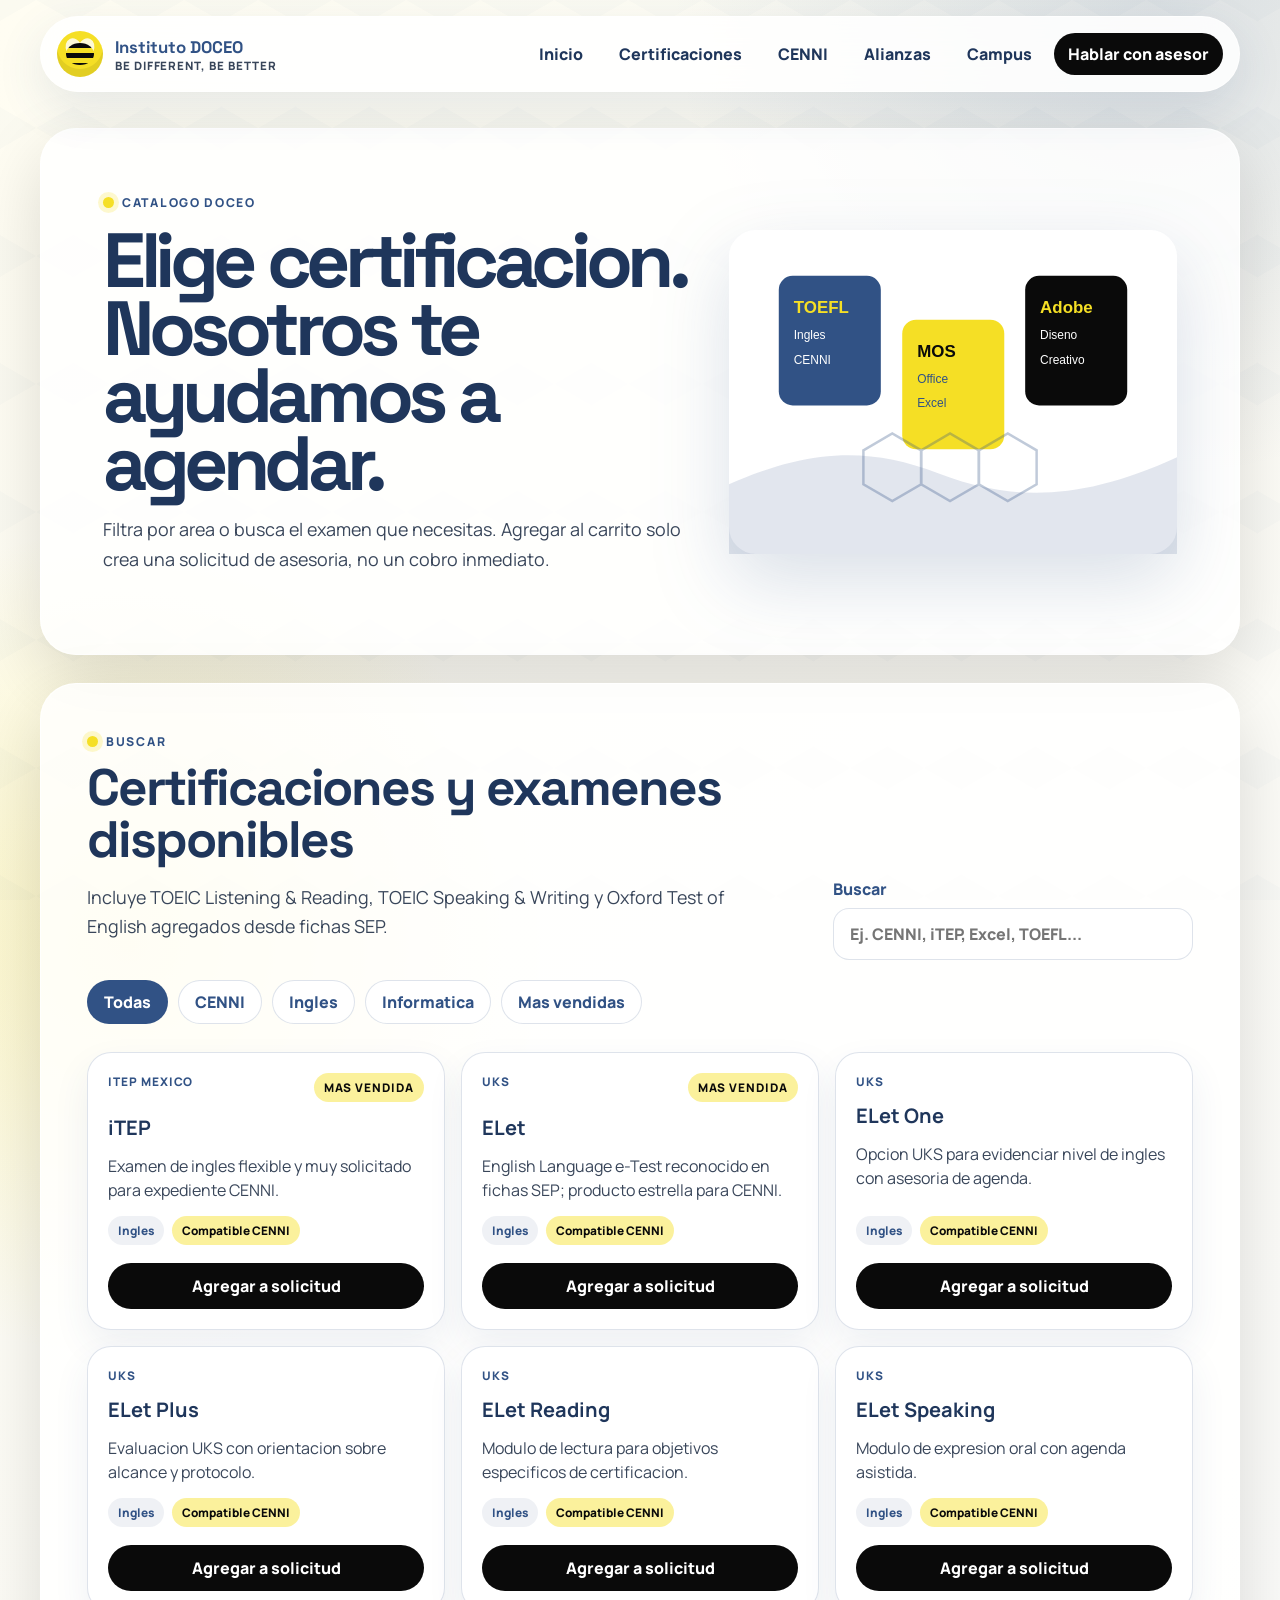
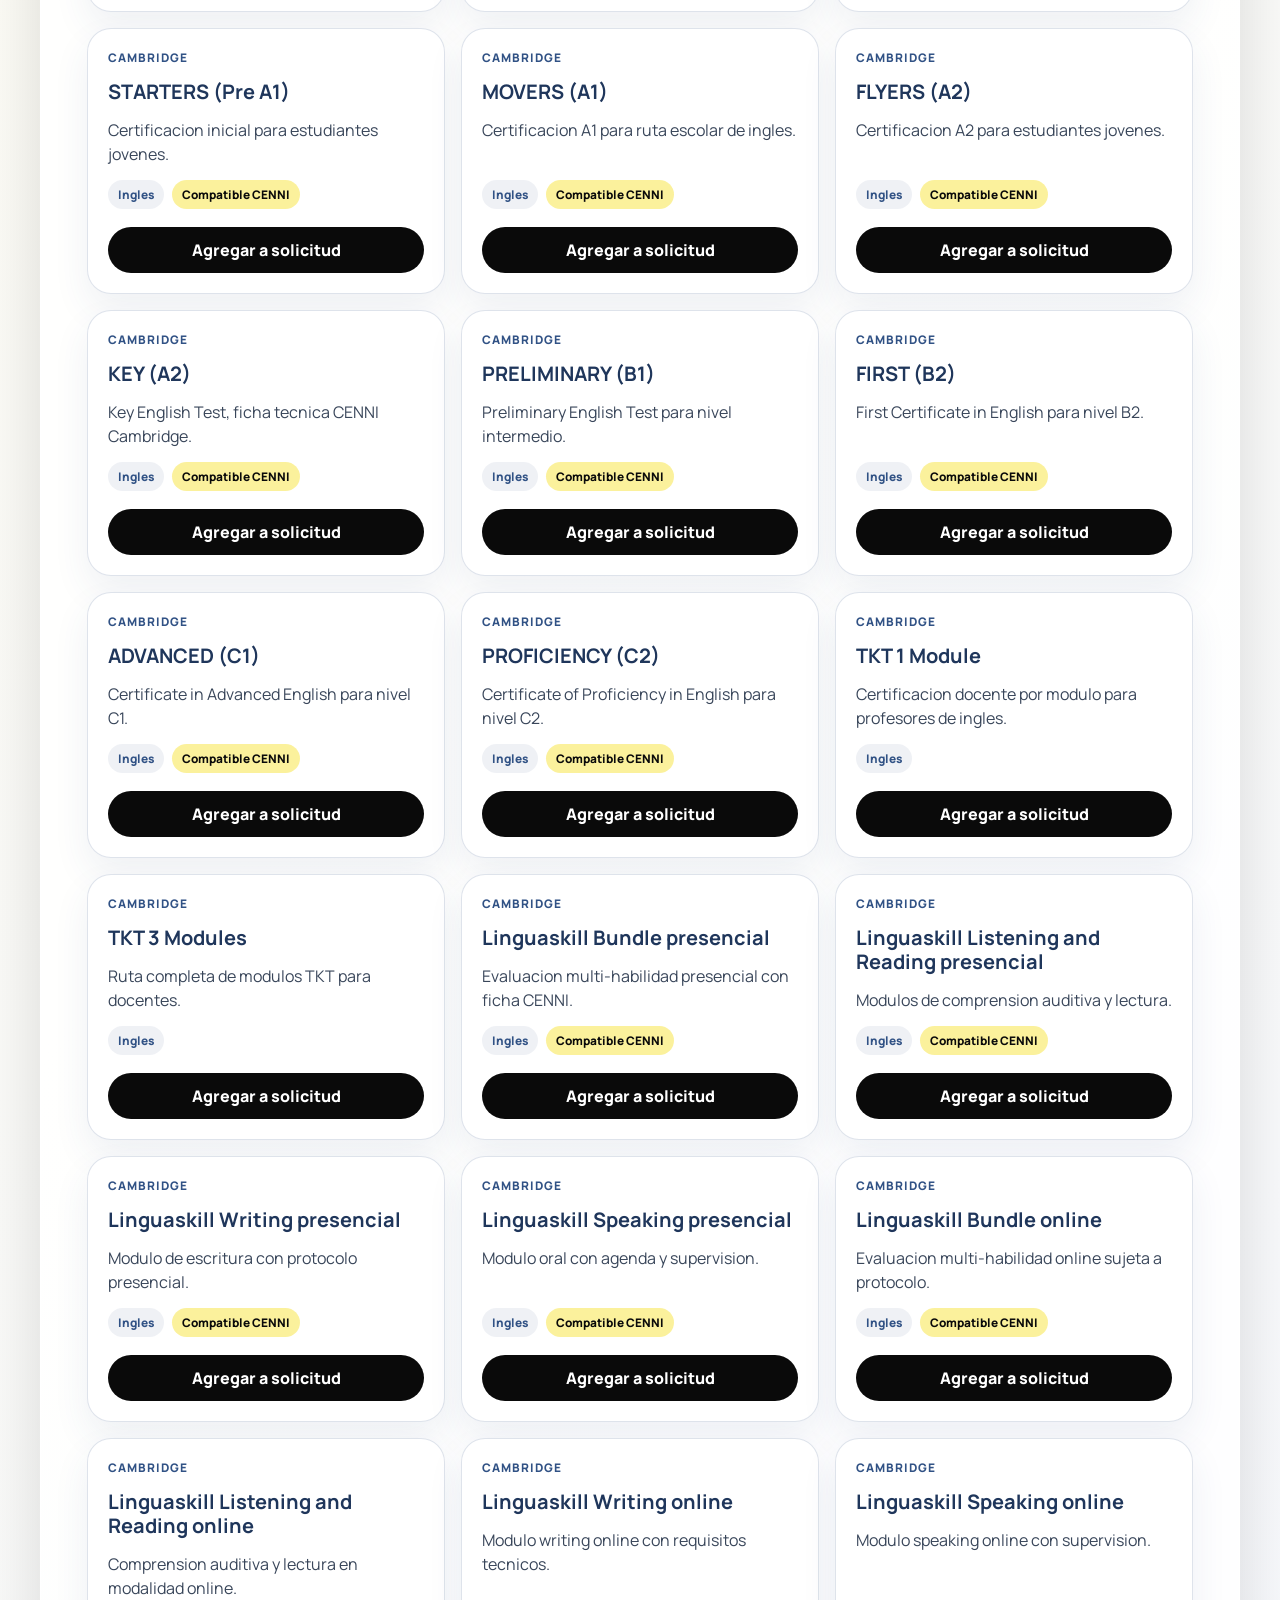
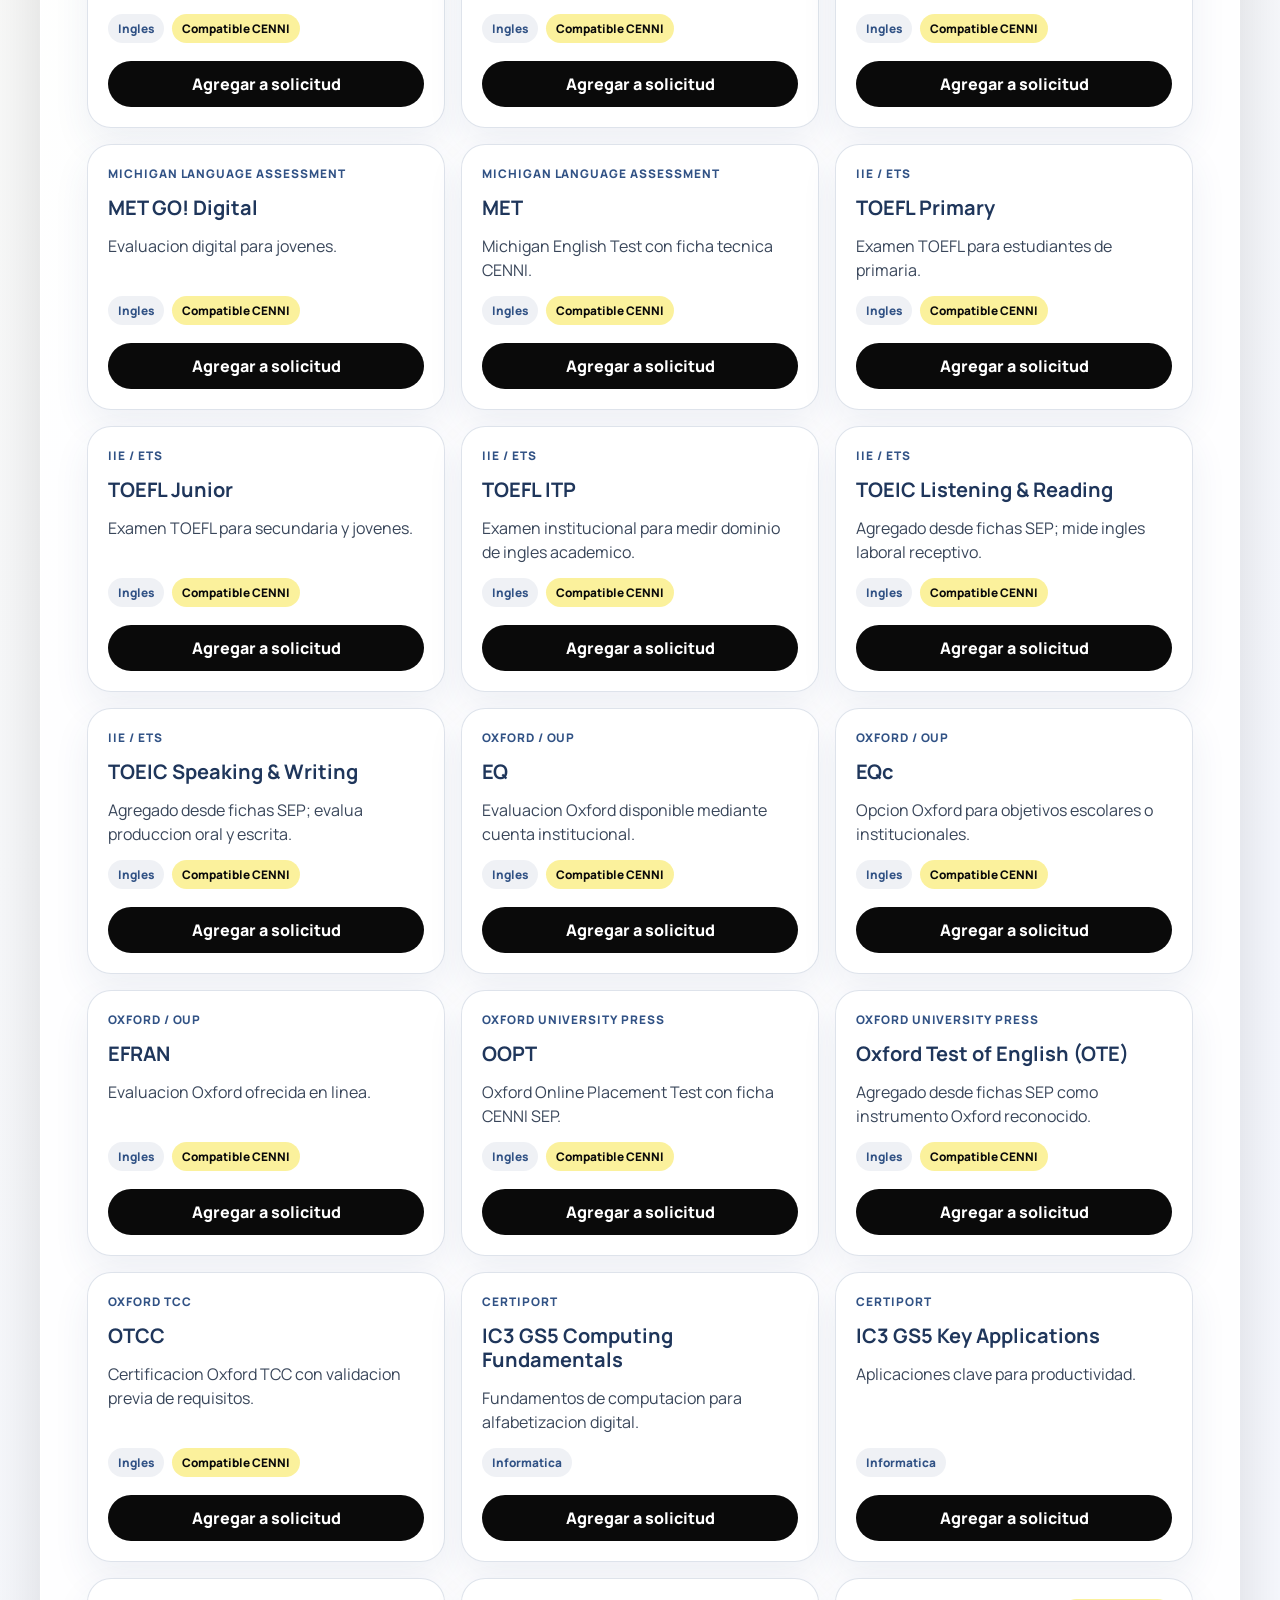
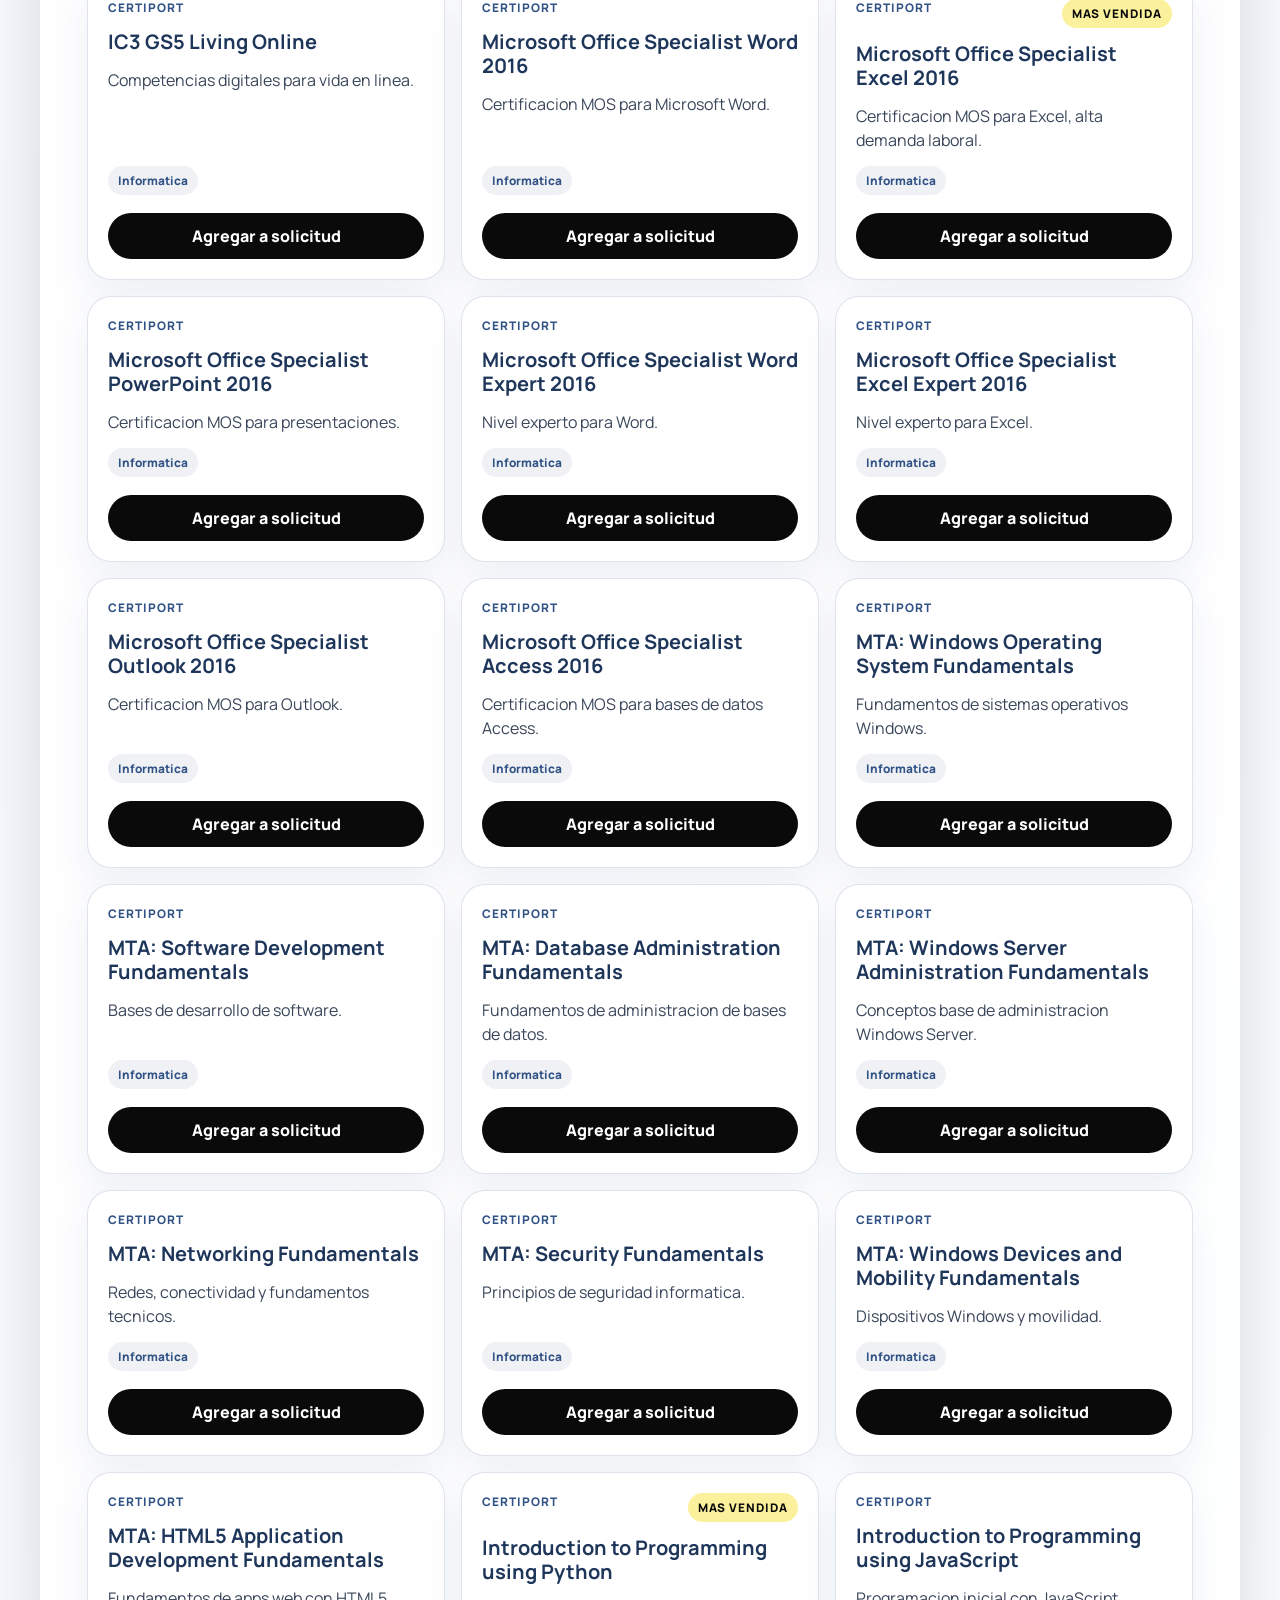
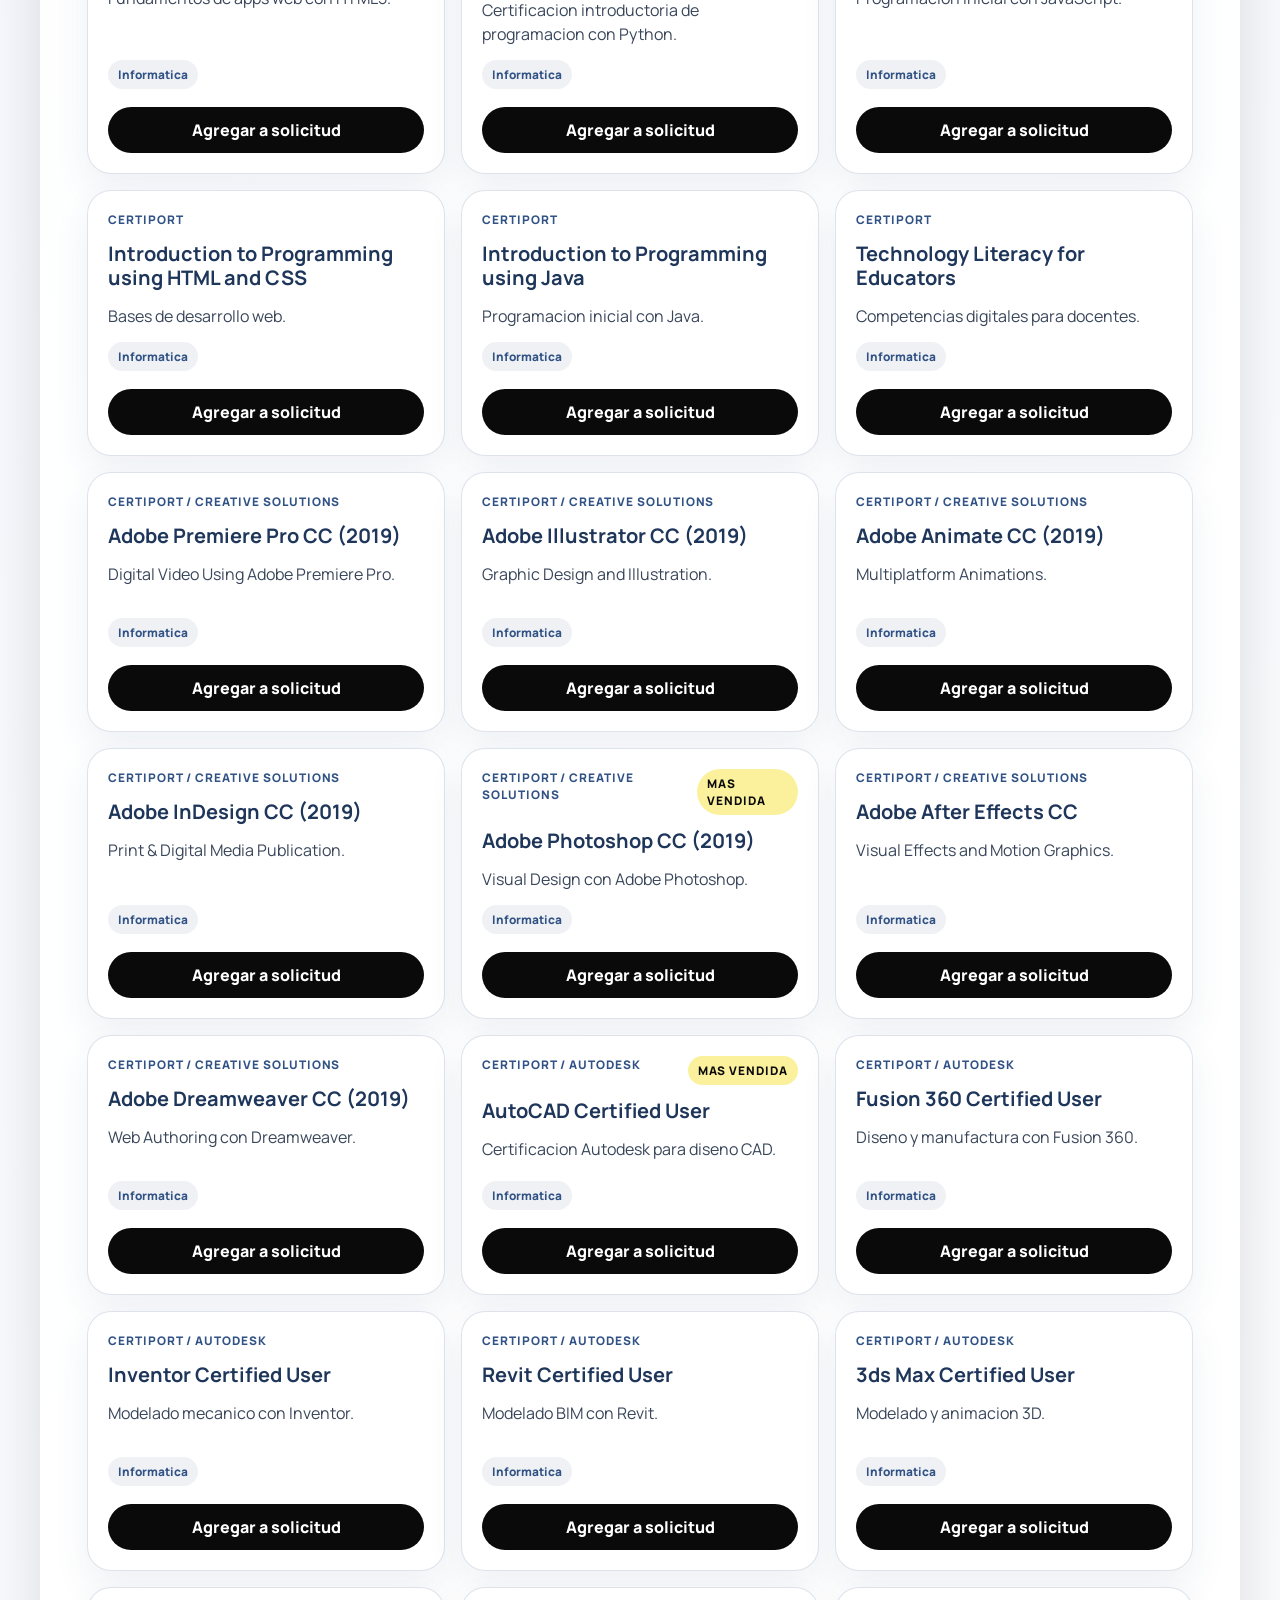
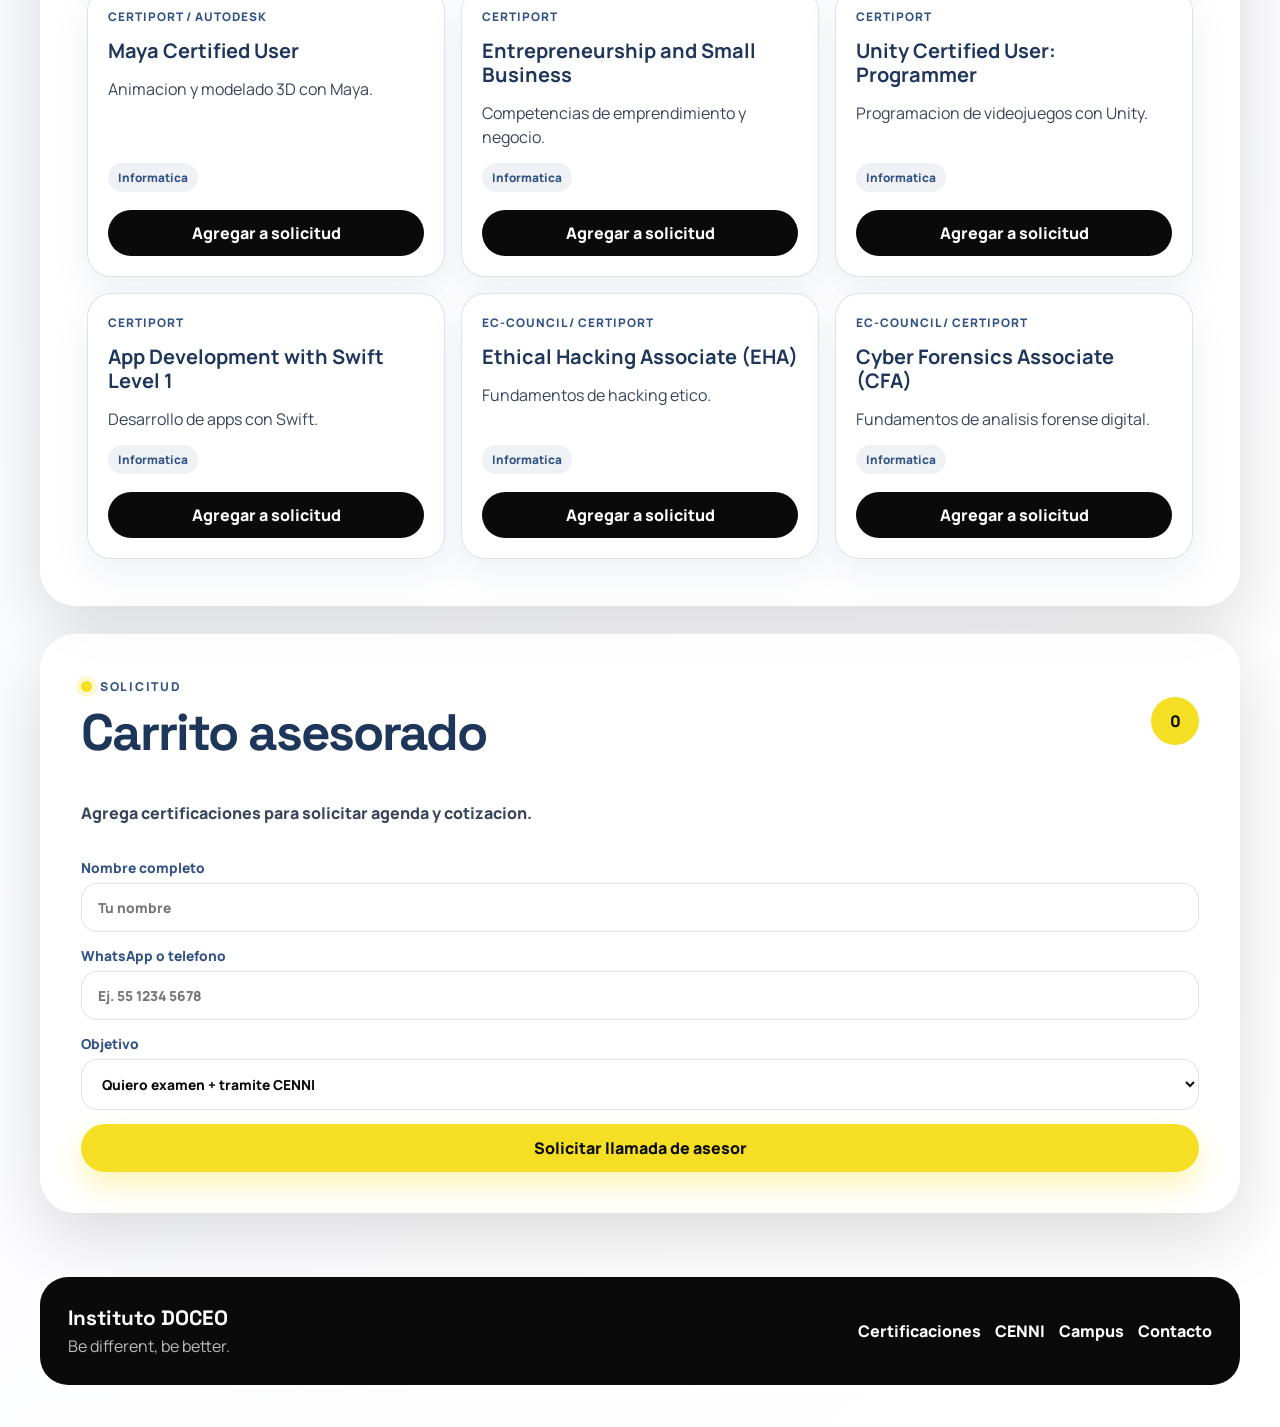
==== certificaciones.html @ a33c1418 "Convert DOCEO prototype to visual multipage site Co-authored-by: Towi04 <Towi04@users.noreply.github" ====
<!doctype html>
<html lang="es">
  <head>
    <meta charset="utf-8" />
    <meta name="viewport" content="width=device-width, initial-scale=1" />
    <meta
      name="description"
      content="Catalogo de certificaciones DOCEO: ingles, informatica, CENNI, Certiport, TOEFL, TOEIC, iTEP, ELet y Oxford."
    />
    <title>Certificaciones | Instituto DOCEO</title>
    <link rel="preconnect" href="https://fonts.googleapis.com" />
    <link rel="preconnect" href="https://fonts.gstatic.com" crossorigin />
    <link
      href="https://fonts.googleapis.com/css2?family=Manrope:wght@400;500;600;700;800&family=Space+Grotesk:wght@500;700&display=swap"
      rel="stylesheet"
    />
    <link rel="stylesheet" href="styles.css" />
  </head>
  <body>
    <div class="site-shell">
      <header class="topbar" aria-label="Navegacion principal">
        <a class="brand" href="index.html" aria-label="Instituto DOCEO inicio">
          <span class="brand-mark" aria-hidden="true">
            <span class="bee-wing left"></span>
            <span class="bee-wing right"></span>
            <span class="bee-body"></span>
          </span>
          <span>
            <strong>Instituto DOCEO</strong>
            <small>be different, be better</small>
          </span>
        </a>
        <button class="nav-toggle" type="button" aria-expanded="false" aria-controls="site-nav">Menu</button>
        <nav id="site-nav" class="site-nav">
          <a href="index.html">Inicio</a>
          <a href="certificaciones.html">Certificaciones</a>
          <a href="cenni.html">CENNI</a>
          <a href="alianzas.html">Alianzas</a>
          <a href="campus.html">Campus</a>
          <a class="nav-cta" href="contacto.html">Hablar con asesor</a>
        </nav>
      </header>

      <main>
        <section class="page-hero">
          <div>
            <span class="eyebrow">Catalogo DOCEO</span>
            <h1>Elige certificacion. Nosotros te ayudamos a agendar.</h1>
            <p>
              Filtra por area o busca el examen que necesitas. Agregar al carrito solo crea una
              solicitud de asesoria, no un cobro inmediato.
            </p>
          </div>
          <img src="assets/certifications.svg" alt="Catalogo visual de certificaciones" />
        </section>

        <section id="catalogo" class="catalog page-catalog">
          <div class="section-heading catalog-heading">
            <div>
              <span class="eyebrow">Buscar</span>
              <h2>Certificaciones y examenes disponibles</h2>
              <p>
                Incluye TOEIC Listening & Reading, TOEIC Speaking & Writing y Oxford Test of
                English agregados desde fichas SEP.
              </p>
            </div>
            <label class="search-box">
              <span>Buscar</span>
              <input id="searchInput" type="search" placeholder="Ej. CENNI, iTEP, Excel, TOEFL..." />
            </label>
          </div>
          <div class="filters" aria-label="Filtros de certificaciones">
            <button class="filter-button active" type="button" data-filter="all">Todas</button>
            <button class="filter-button" type="button" data-filter="cenni">CENNI</button>
            <button class="filter-button" type="button" data-filter="english">Ingles</button>
            <button class="filter-button" type="button" data-filter="it">Informatica</button>
            <button class="filter-button" type="button" data-filter="featured">Mas vendidas</button>
          </div>
          <div id="certGrid" class="cert-grid" aria-live="polite"></div>
        </section>

        <aside id="carrito" class="cart cart-inline" aria-label="Carrito de solicitud">
          <div class="cart-header">
            <div>
              <span class="eyebrow">Solicitud</span>
              <h2>Carrito asesorado</h2>
            </div>
            <span id="cartCount" class="cart-count">0</span>
          </div>
          <div id="cartItems" class="cart-items">
            <p class="empty-cart">Agrega certificaciones para solicitar agenda y cotizacion.</p>
          </div>
          <form id="leadForm" class="lead-form">
            <label>Nombre completo<input type="text" name="name" placeholder="Tu nombre" required /></label>
            <label>WhatsApp o telefono<input type="tel" name="phone" placeholder="Ej. 55 1234 5678" required /></label>
            <label>
              Objetivo
              <select name="goal">
                <option value="cenni">Quiero examen + tramite CENNI</option>
                <option value="certificacion">Quiero una certificacion especifica</option>
                <option value="curso">Quiero curso de preparacion</option>
                <option value="empresa">Soy escuela o empresa</option>
              </select>
            </label>
            <button class="button primary full" type="submit">Solicitar llamada de asesor</button>
          </form>
        </aside>
      </main>

      <footer class="footer">
        <div>
          <strong>Instituto DOCEO</strong>
          <p>Be different, be better.</p>
        </div>
        <div class="footer-links">
          <a href="certificaciones.html">Certificaciones</a>
          <a href="cenni.html">CENNI</a>
          <a href="https://campus.institutodoceo.com" target="_blank" rel="noreferrer">Campus</a>
          <a href="contacto.html">Contacto</a>
        </div>
      </footer>
    </div>

    <div id="toast" class="toast" role="status" aria-live="polite"></div>
    <script src="script.js"></script>
  </body>
</html>
---- styles.css ----
:root {
  --blue: #315285;
  --blue-dark: #1f365b;
  --gray: #c4c4c4;
  --black: #0a0a0a;
  --yellow: #f5df25;
  --white: #ffffff;
  --cream: #fff9dc;
  --ink-soft: #39465a;
  --border: rgba(49, 82, 133, 0.16);
  --shadow: 0 24px 70px rgba(10, 10, 10, 0.14);
  --radius: 28px;
}

* {
  box-sizing: border-box;
}

html {
  scroll-behavior: smooth;
}

body {
  margin: 0;
  color: var(--black);
  font-family: "Manrope", system-ui, -apple-system, BlinkMacSystemFont, "Segoe UI", sans-serif;
  background:
    radial-gradient(circle at 10% 10%, rgba(245, 223, 37, 0.24), transparent 26rem),
    radial-gradient(circle at 90% 0%, rgba(49, 82, 133, 0.16), transparent 30rem),
    linear-gradient(135deg, #fffdf2 0%, #f7f9ff 50%, #ffffff 100%);
}

body::before {
  content: "";
  position: fixed;
  inset: 0;
  z-index: -1;
  opacity: 0.24;
  background-image:
    linear-gradient(30deg, rgba(49, 82, 133, 0.08) 12%, transparent 12.5%, transparent 87%, rgba(49, 82, 133, 0.08) 87.5%, rgba(49, 82, 133, 0.08)),
    linear-gradient(150deg, rgba(49, 82, 133, 0.08) 12%, transparent 12.5%, transparent 87%, rgba(49, 82, 133, 0.08) 87.5%, rgba(49, 82, 133, 0.08));
  background-size: 74px 128px;
  pointer-events: none;
}

a {
  color: inherit;
  text-decoration: none;
}

button,
input,
select {
  font: inherit;
}

img {
  display: block;
  max-width: 100%;
}

.site-shell {
  width: min(1200px, calc(100% - 32px));
  margin: 0 auto;
}

.topbar {
  position: sticky;
  top: 16px;
  z-index: 20;
  display: flex;
  align-items: center;
  justify-content: space-between;
  gap: 20px;
  margin: 16px 0 36px;
  padding: 14px 16px;
  border: 1px solid rgba(255, 255, 255, 0.65);
  border-radius: 999px;
  background: rgba(255, 255, 255, 0.86);
  box-shadow: 0 16px 48px rgba(49, 82, 133, 0.12);
  backdrop-filter: blur(18px);
}

.brand {
  display: inline-flex;
  align-items: center;
  gap: 12px;
  min-width: max-content;
}

.brand strong {
  display: block;
  color: var(--blue);
  font-family: "Space Grotesk", sans-serif;
  font-size: 1.05rem;
}

.brand small {
  display: block;
  color: var(--ink-soft);
  font-size: 0.72rem;
  font-weight: 800;
  letter-spacing: 0.08em;
  text-transform: uppercase;
}

.brand-mark {
  position: relative;
  display: grid;
  place-items: center;
  width: 46px;
  height: 46px;
  border-radius: 50%;
  background: var(--yellow);
  box-shadow: inset 0 -8px 0 rgba(10, 10, 10, 0.08);
}

.bee-body {
  width: 22px;
  height: 28px;
  border-radius: 50%;
  background: repeating-linear-gradient(90deg, var(--black) 0 5px, var(--yellow) 5px 10px);
  transform: rotate(90deg);
}

.bee-wing {
  position: absolute;
  top: 7px;
  width: 16px;
  height: 20px;
  border-radius: 50%;
  background: rgba(255, 255, 255, 0.82);
}

.bee-wing.left {
  left: 9px;
  transform: rotate(-25deg);
}

.bee-wing.right {
  right: 9px;
  transform: rotate(25deg);
}

.site-nav {
  display: flex;
  align-items: center;
  gap: 8px;
  font-weight: 900;
}

.site-nav a {
  padding: 10px 14px;
  border-radius: 999px;
  color: var(--blue-dark);
  transition: 180ms ease;
}

.site-nav a:hover {
  background: rgba(49, 82, 133, 0.08);
}

.nav-cta {
  background: var(--black);
  color: var(--white) !important;
}

.nav-toggle {
  display: none;
  border: 0;
  border-radius: 999px;
  padding: 10px 14px;
  color: var(--white);
  background: var(--blue);
  font-weight: 900;
}

.hero,
.page-hero,
.split-section,
.partner-preview,
.catalog,
.cart,
.contact-panel,
.steps-visual,
.star-products {
  border: 1px solid rgba(255, 255, 255, 0.75);
  border-radius: calc(var(--radius) + 8px);
  background: rgba(255, 255, 255, 0.82);
  box-shadow: var(--shadow);
}

.hero {
  display: grid;
  grid-template-columns: 0.95fr 1.05fr;
  align-items: center;
  gap: 34px;
  min-height: 640px;
  padding: clamp(28px, 5vw, 72px);
  overflow: hidden;
}

.hero-copy h1,
.page-hero h1 {
  margin: 14px 0 18px;
  color: var(--blue-dark);
  font-family: "Space Grotesk", sans-serif;
  font-size: clamp(3rem, 7vw, 6.7rem);
  line-height: 0.88;
  letter-spacing: -0.07em;
}

.page-hero h1 {
  font-size: clamp(2.6rem, 6vw, 5.8rem);
}

.hero-copy p,
.page-hero p,
.split-section p,
.section-heading p,
.contact-card p {
  max-width: 650px;
  color: var(--ink-soft);
  font-size: 1.12rem;
  line-height: 1.65;
}

.eyebrow {
  display: inline-flex;
  align-items: center;
  gap: 8px;
  color: var(--blue);
  font-size: 0.76rem;
  font-weight: 1000;
  letter-spacing: 0.14em;
  text-transform: uppercase;
}

.eyebrow::before {
  content: "";
  width: 11px;
  height: 11px;
  border-radius: 50%;
  background: var(--yellow);
  box-shadow: 0 0 0 5px rgba(245, 223, 37, 0.22);
}

.hero-actions {
  display: flex;
  flex-wrap: wrap;
  gap: 14px;
  margin-top: 28px;
}

.button {
  display: inline-flex;
  align-items: center;
  justify-content: center;
  min-height: 48px;
  padding: 0 22px;
  border: 0;
  border-radius: 999px;
  cursor: pointer;
  font-weight: 1000;
  transition: transform 180ms ease, box-shadow 180ms ease, background 180ms ease;
}

.button:hover {
  transform: translateY(-2px);
}

.button.primary {
  color: var(--black);
  background: var(--yellow);
  box-shadow: 0 14px 28px rgba(245, 223, 37, 0.32);
}

.button.ghost {
  color: var(--blue);
  background: var(--white);
  box-shadow: inset 0 0 0 1px var(--border);
}

.button.full {
  width: 100%;
}

.hero-proof {
  display: grid;
  grid-template-columns: repeat(3, 1fr);
  gap: 12px;
  padding: 0;
  margin: 32px 0 0;
  list-style: none;
}

.hero-proof li {
  padding: 16px;
  border: 1px solid var(--border);
  border-radius: 20px;
  background: rgba(255, 255, 255, 0.72);
}

.hero-proof strong {
  display: block;
  color: var(--blue);
  font-family: "Space Grotesk", sans-serif;
  font-size: 1.8rem;
}

.hero-proof span {
  color: var(--ink-soft);
  font-size: 0.88rem;
  font-weight: 800;
}

.hero-media {
  position: relative;
}

.hero-media::before {
  content: "";
  position: absolute;
  inset: 7% 5% 0;
  border-radius: 44% 56% 48% 52%;
  background: linear-gradient(135deg, var(--yellow), rgba(49, 82, 133, 0.18));
  filter: blur(10px);
  opacity: 0.8;
}

.hero-media img,
.page-hero img {
  position: relative;
  width: 100%;
  filter: drop-shadow(0 28px 38px rgba(49, 82, 133, 0.18));
}

.quick-services {
  display: grid;
  grid-template-columns: repeat(3, 1fr);
  gap: 18px;
  margin: 28px 0;
}

.service-tile {
  display: flex;
  flex-direction: column;
  justify-content: space-between;
  gap: 18px;
  min-height: 260px;
  padding: 22px;
  border: 1px solid var(--border);
  border-radius: 30px;
  background: rgba(255, 255, 255, 0.9);
  box-shadow: 0 18px 42px rgba(49, 82, 133, 0.1);
}

.service-tile img {
  height: 170px;
  object-fit: contain;
}

.service-tile span,
.star-products span {
  color: var(--blue);
  font-size: 0.74rem;
  font-weight: 1000;
  letter-spacing: 0.1em;
  text-transform: uppercase;
}

.service-tile strong {
  color: var(--blue-dark);
  font-size: 1.3rem;
  line-height: 1.2;
}

.service-tile.featured {
  color: var(--white);
  background: linear-gradient(145deg, var(--black), var(--blue-dark));
}

.service-tile.featured span,
.service-tile.featured strong {
  color: var(--white);
}

.split-section,
.partner-preview,
.catalog,
.steps-visual {
  margin: 28px 0;
  padding: clamp(24px, 4vw, 46px);
}

.split-section {
  display: grid;
  grid-template-columns: 1fr 1fr;
  gap: 28px;
  align-items: center;
}

.split-section h2,
.section-heading h2,
.catalog h2,
.cart h2,
.contact-card h2,
.star-products h2 {
  margin: 10px 0;
  color: var(--blue-dark);
  font-family: "Space Grotesk", sans-serif;
  font-size: clamp(2rem, 4vw, 3.2rem);
  line-height: 1;
  letter-spacing: -0.04em;
}

.mini-steps {
  display: grid;
  grid-template-columns: repeat(2, 1fr);
  gap: 14px;
}

.mini-steps article,
.steps article {
  padding: 24px;
  border: 1px solid var(--border);
  border-radius: 24px;
  background: var(--white);
}

.mini-steps span,
.steps span {
  color: var(--yellow);
  font-family: "Space Grotesk", sans-serif;
  font-size: 2rem;
  font-weight: 1000;
  -webkit-text-stroke: 1px var(--black);
}

.logo-cloud,
.partners-grid {
  display: grid;
  grid-template-columns: repeat(4, 1fr);
  gap: 14px;
  margin: 22px 0;
}

.logo-cloud span,
.partners-grid a {
  display: grid;
  min-height: 92px;
  place-items: center;
  padding: 16px;
  border: 1px solid var(--border);
  border-radius: 22px;
  color: var(--blue);
  background: var(--white);
  font-weight: 1000;
  text-align: center;
}

.partners-grid a {
  place-items: start;
  text-align: left;
}

.partners-grid strong {
  color: var(--blue-dark);
  font-size: 1.15rem;
}

.partners-grid span {
  color: var(--ink-soft);
  font-weight: 700;
}

.page-hero {
  display: grid;
  grid-template-columns: 1fr 0.75fr;
  gap: 28px;
  align-items: center;
  margin-bottom: 28px;
  padding: clamp(28px, 5vw, 62px);
  overflow: hidden;
}

.catalog-heading {
  display: grid;
  grid-template-columns: 1fr minmax(240px, 360px);
  gap: 22px;
  align-items: end;
}

.search-box {
  display: grid;
  gap: 8px;
  color: var(--blue);
  font-weight: 1000;
}

.search-box input,
.lead-form input,
.lead-form select {
  width: 100%;
  padding: 14px 16px;
  border: 1px solid var(--border);
  border-radius: 16px;
  color: var(--black);
  background: var(--white);
}

.filters {
  display: flex;
  flex-wrap: wrap;
  gap: 10px;
  margin: 20px 0 28px;
}

.filter-button {
  padding: 10px 16px;
  border: 1px solid var(--border);
  border-radius: 999px;
  color: var(--blue);
  background: var(--white);
  cursor: pointer;
  font-weight: 1000;
}

.filter-button.active {
  color: var(--white);
  background: var(--blue);
}

.cert-grid {
  display: grid;
  grid-template-columns: repeat(3, 1fr);
  gap: 16px;
}

.cert-card {
  display: flex;
  flex-direction: column;
  gap: 14px;
  min-height: 260px;
  padding: 20px;
  border: 1px solid var(--border);
  border-radius: 24px;
  background: var(--white);
  box-shadow: 0 16px 36px rgba(49, 82, 133, 0.08);
}

.cert-topline {
  display: flex;
  justify-content: space-between;
  gap: 8px;
  color: var(--blue);
  font-size: 0.74rem;
  font-weight: 1000;
  letter-spacing: 0.08em;
  text-transform: uppercase;
}

.cert-card h3 {
  margin: 0;
  color: var(--blue-dark);
  font-size: 1.25rem;
  line-height: 1.2;
}

.cert-card p {
  margin: 0;
  color: var(--ink-soft);
  line-height: 1.5;
}

.cert-tags {
  display: flex;
  flex-wrap: wrap;
  gap: 8px;
  margin-top: auto;
}

.pill {
  display: inline-flex;
  padding: 6px 10px;
  border-radius: 999px;
  color: var(--blue);
  background: rgba(49, 82, 133, 0.08);
  font-size: 0.74rem;
  font-weight: 1000;
}

.star,
.cenni-pill {
  color: var(--black);
  background: rgba(245, 223, 37, 0.45);
}

.add-button {
  margin-top: 4px;
  padding: 12px 14px;
  border: 0;
  border-radius: 999px;
  color: var(--white);
  background: var(--black);
  cursor: pointer;
  font-weight: 1000;
}

.cart-inline {
  margin: 28px 0;
}

.cart {
  padding: clamp(24px, 4vw, 40px);
}

.cart-header {
  display: flex;
  align-items: center;
  justify-content: space-between;
  gap: 16px;
}

.cart-count {
  display: grid;
  place-items: center;
  width: 48px;
  height: 48px;
  border-radius: 50%;
  color: var(--black);
  background: var(--yellow);
  font-weight: 1000;
}

.cart-items {
  display: grid;
  gap: 10px;
  margin: 18px 0;
}

.cart-item {
  display: flex;
  align-items: center;
  justify-content: space-between;
  gap: 14px;
  padding: 14px;
  border: 1px solid var(--border);
  border-radius: 18px;
  background: var(--white);
}

.cart-item strong {
  display: block;
  color: var(--blue-dark);
}

.cart-item span {
  color: var(--ink-soft);
  font-size: 0.88rem;
}

.cart-item button {
  width: 30px;
  height: 30px;
  border: 0;
  border-radius: 50%;
  background: rgba(10, 10, 10, 0.08);
  cursor: pointer;
  font-weight: 1000;
}

.lead-form {
  display: grid;
  gap: 14px;
}

.lead-form label {
  display: grid;
  gap: 6px;
  color: var(--blue);
  font-size: 0.86rem;
  font-weight: 1000;
}

.star-products {
  display: grid;
  grid-template-columns: repeat(2, 1fr);
  gap: 18px;
  margin-bottom: 28px;
  padding: clamp(24px, 4vw, 40px);
}

.star-products article {
  min-height: 240px;
  padding: 28px;
  border-radius: 30px;
  color: var(--white);
  background: linear-gradient(145deg, var(--blue), var(--blue-dark));
}

.star-products article:nth-child(2) {
  color: var(--black);
  background: linear-gradient(145deg, var(--yellow), #f9ed88);
}

.star-products h2 {
  color: inherit;
}

.star-products p {
  max-width: 520px;
  line-height: 1.6;
}

.steps {
  display: grid;
  grid-template-columns: repeat(4, 1fr);
  gap: 14px;
}

.steps h3 {
  margin: 8px 0;
  color: var(--blue-dark);
}

.steps p {
  margin: 0;
  color: var(--ink-soft);
}

.contact-panel {
  display: grid;
  grid-template-columns: 1fr 0.8fr;
  gap: 24px;
  align-items: start;
  margin: 28px 0;
  padding: clamp(24px, 4vw, 40px);
}

.lead-form-large {
  padding: 22px;
  border: 1px solid var(--border);
  border-radius: 26px;
  background: var(--white);
}

.contact-card {
  padding: 28px;
  border-radius: 28px;
  color: var(--white);
  background: var(--blue);
}

.contact-card h2,
.contact-card p {
  color: var(--white);
}

.footer {
  display: flex;
  align-items: center;
  justify-content: space-between;
  gap: 20px;
  margin: 64px 0 42px;
  padding: 28px;
  border-radius: 28px;
  color: var(--white);
  background: var(--black);
}

.footer strong {
  font-family: "Space Grotesk", sans-serif;
  font-size: 1.3rem;
}

.footer p {
  margin: 4px 0 0;
  color: rgba(255, 255, 255, 0.72);
}

.footer-links {
  display: flex;
  flex-wrap: wrap;
  gap: 14px;
  font-weight: 900;
}

.toast {
  position: fixed;
  left: 50%;
  bottom: 24px;
  z-index: 40;
  transform: translate(-50%, 120px);
  max-width: min(520px, calc(100vw - 32px));
  padding: 14px 18px;
  border-radius: 999px;
  color: var(--white);
  background: var(--black);
  box-shadow: 0 14px 44px rgba(10, 10, 10, 0.22);
  opacity: 0;
  transition: transform 220ms ease, opacity 220ms ease;
}

.toast.show {
  transform: translate(-50%, 0);
  opacity: 1;
}

.no-results,
.empty-cart {
  color: var(--ink-soft);
  font-weight: 800;
}

@media (max-width: 980px) {
  .hero,
  .page-hero,
  .split-section,
  .contact-panel {
    grid-template-columns: 1fr;
  }

  .quick-services,
  .cert-grid {
    grid-template-columns: repeat(2, 1fr);
  }

  .steps,
  .logo-cloud,
  .partners-grid {
    grid-template-columns: repeat(2, 1fr);
  }
}

@media (max-width: 740px) {
  .site-shell {
    width: min(100% - 20px, 1200px);
  }

  .topbar {
    align-items: flex-start;
    border-radius: 24px;
  }

  .nav-toggle {
    display: inline-flex;
  }

  .site-nav {
    position: absolute;
    left: 12px;
    right: 12px;
    top: calc(100% + 8px);
    display: none;
    flex-direction: column;
    align-items: stretch;
    padding: 12px;
    border: 1px solid var(--border);
    border-radius: 22px;
    background: var(--white);
    box-shadow: var(--shadow);
  }

  .site-nav.open {
    display: flex;
  }

  .hero {
    min-height: auto;
    padding: 24px;
  }

  .hero-copy h1,
  .page-hero h1 {
    font-size: clamp(2.8rem, 16vw, 4.2rem);
  }

  .hero-proof,
  .quick-services,
  .cert-grid,
  .steps,
  .logo-cloud,
  .partners-grid,
  .star-products,
  .mini-steps,
  .catalog-heading {
    grid-template-columns: 1fr;
  }

  .page-hero,
  .catalog,
  .cart,
  .steps-visual,
  .partner-preview,
  .split-section,
  .contact-panel {
    padding: 22px;
  }

  .footer {
    display: grid;
  }
}
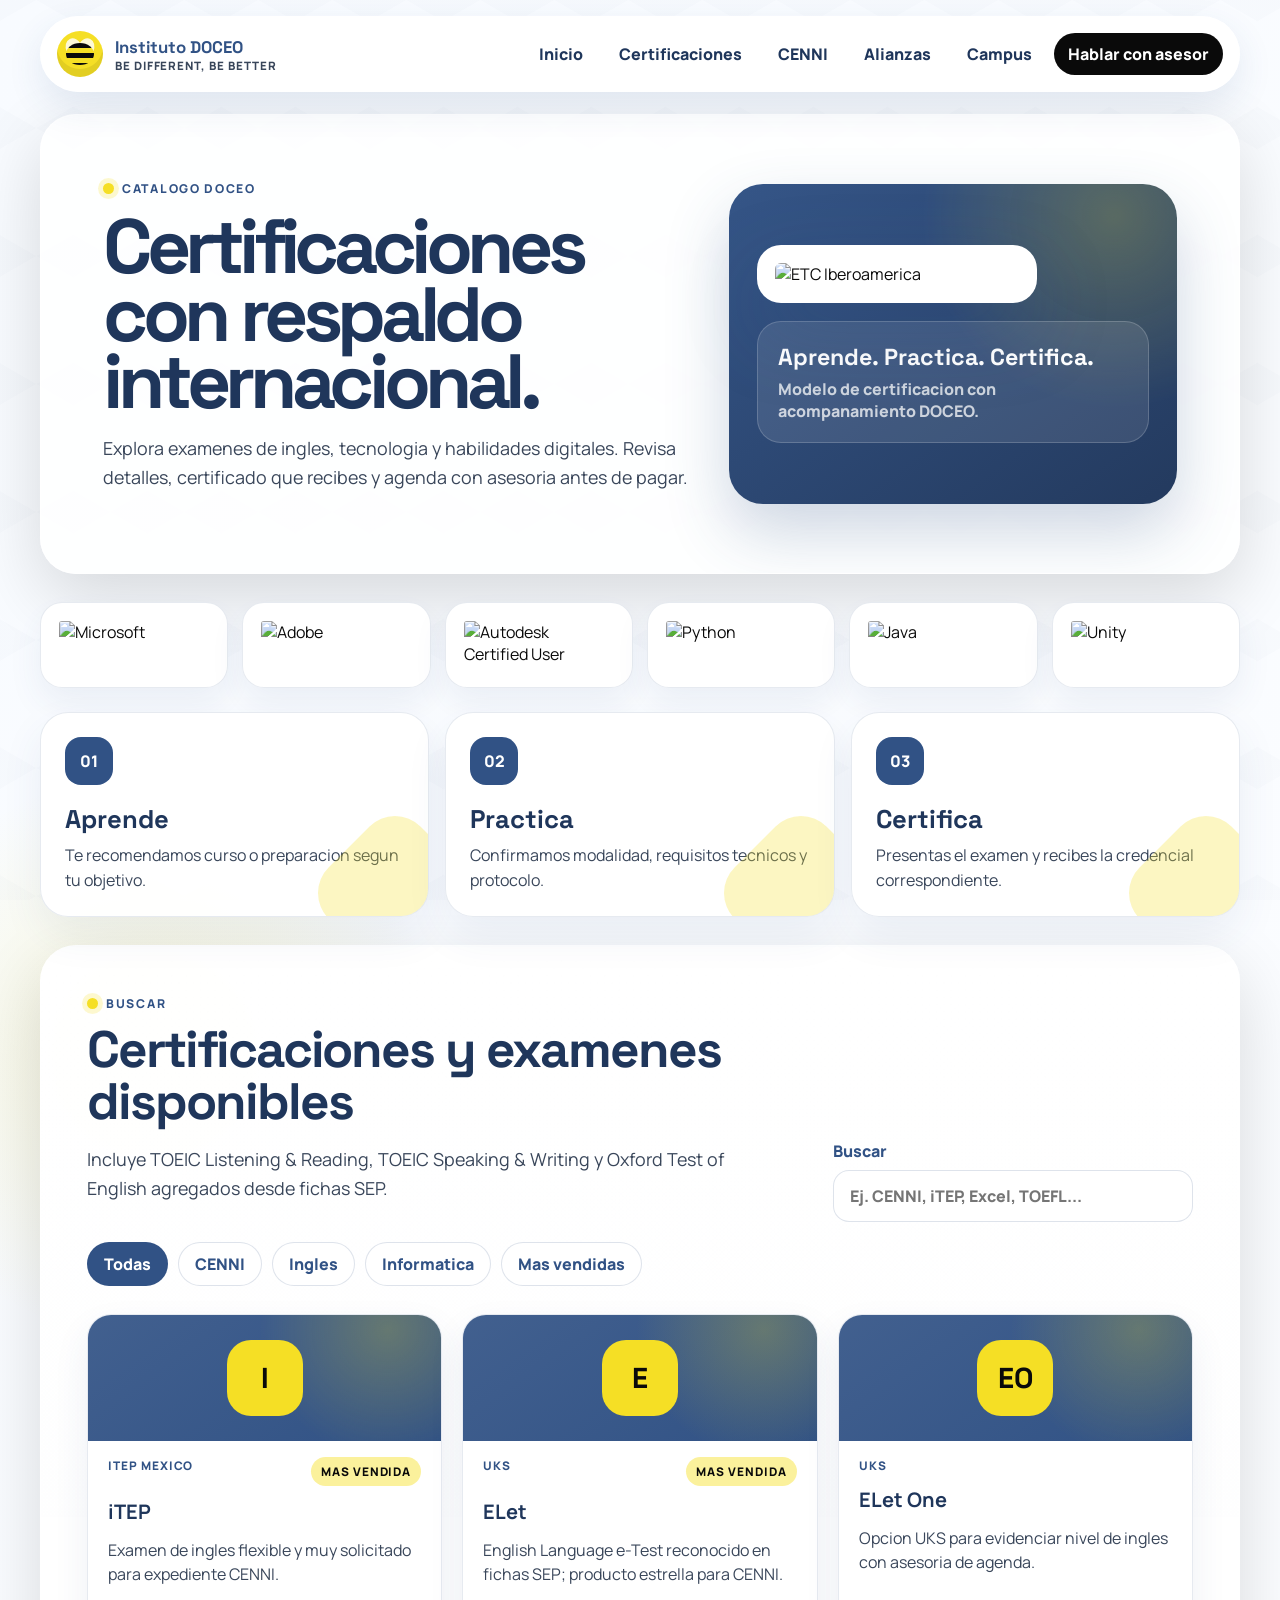
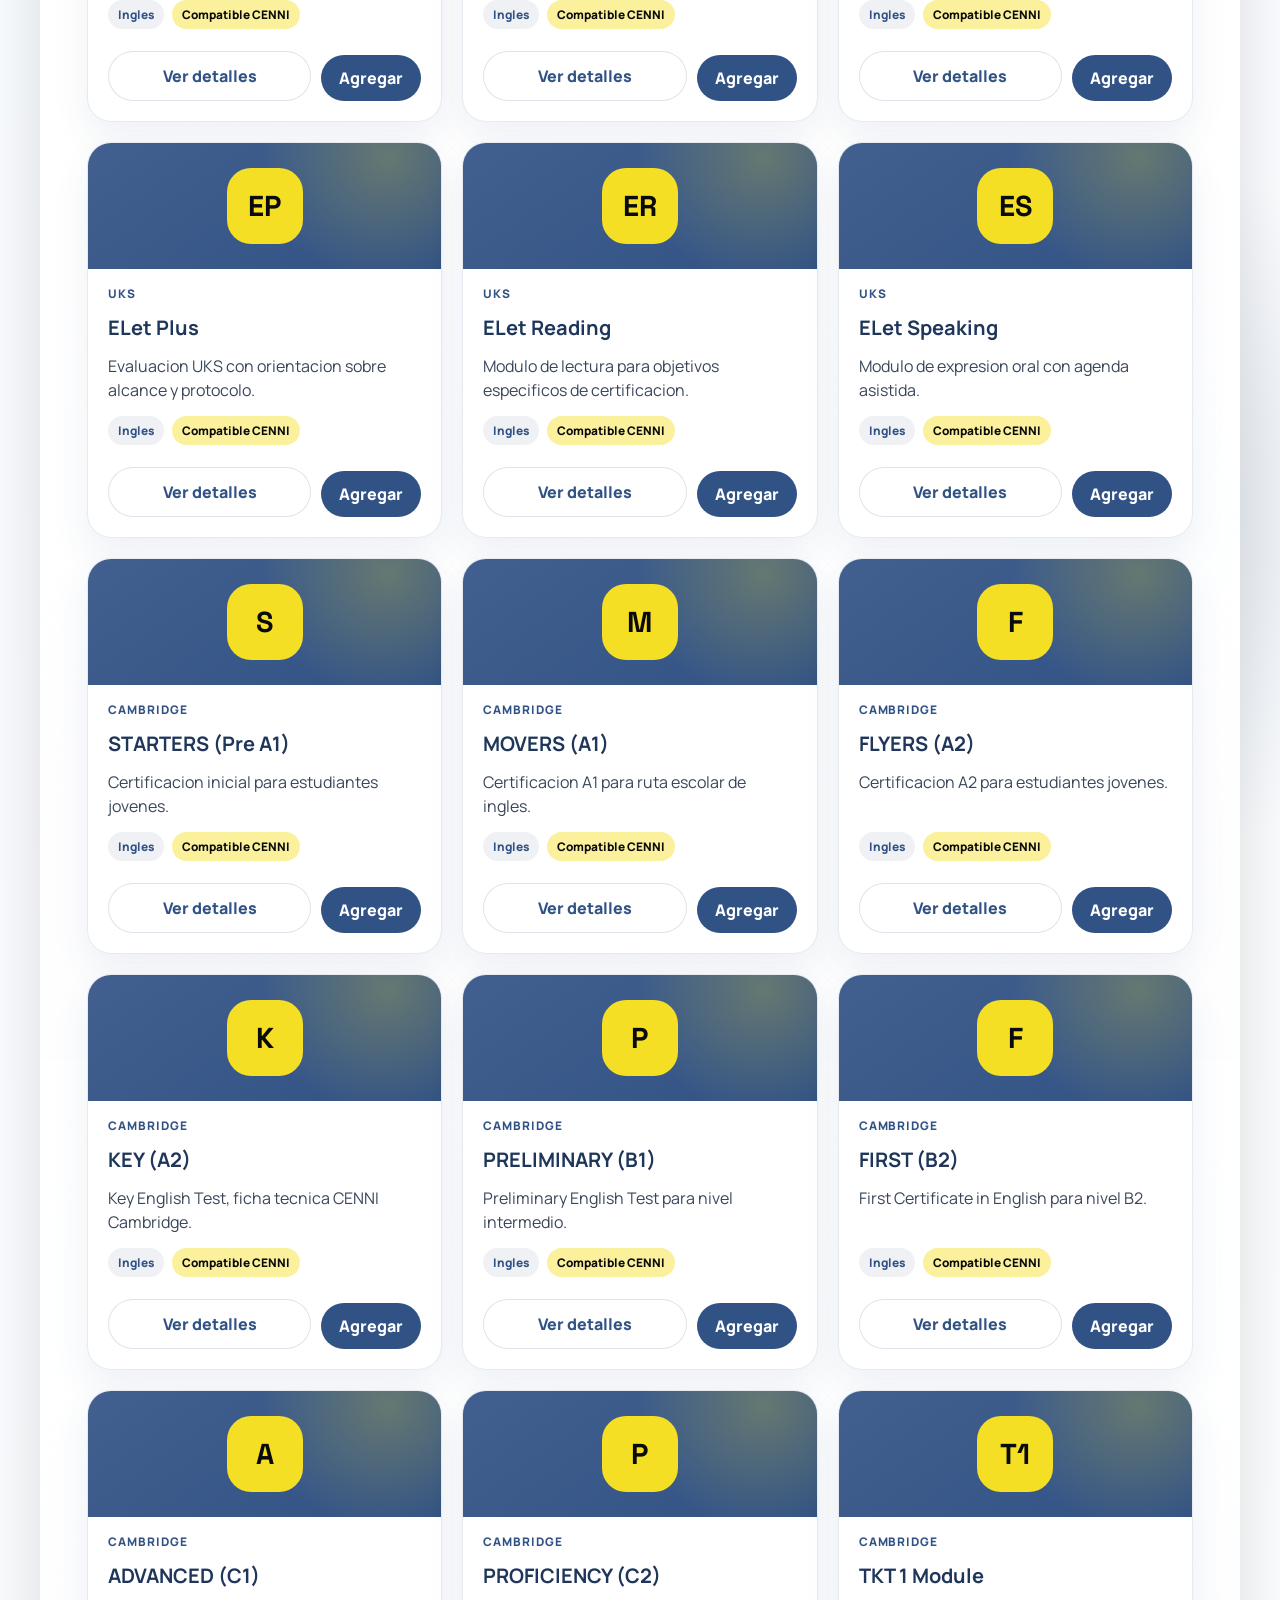
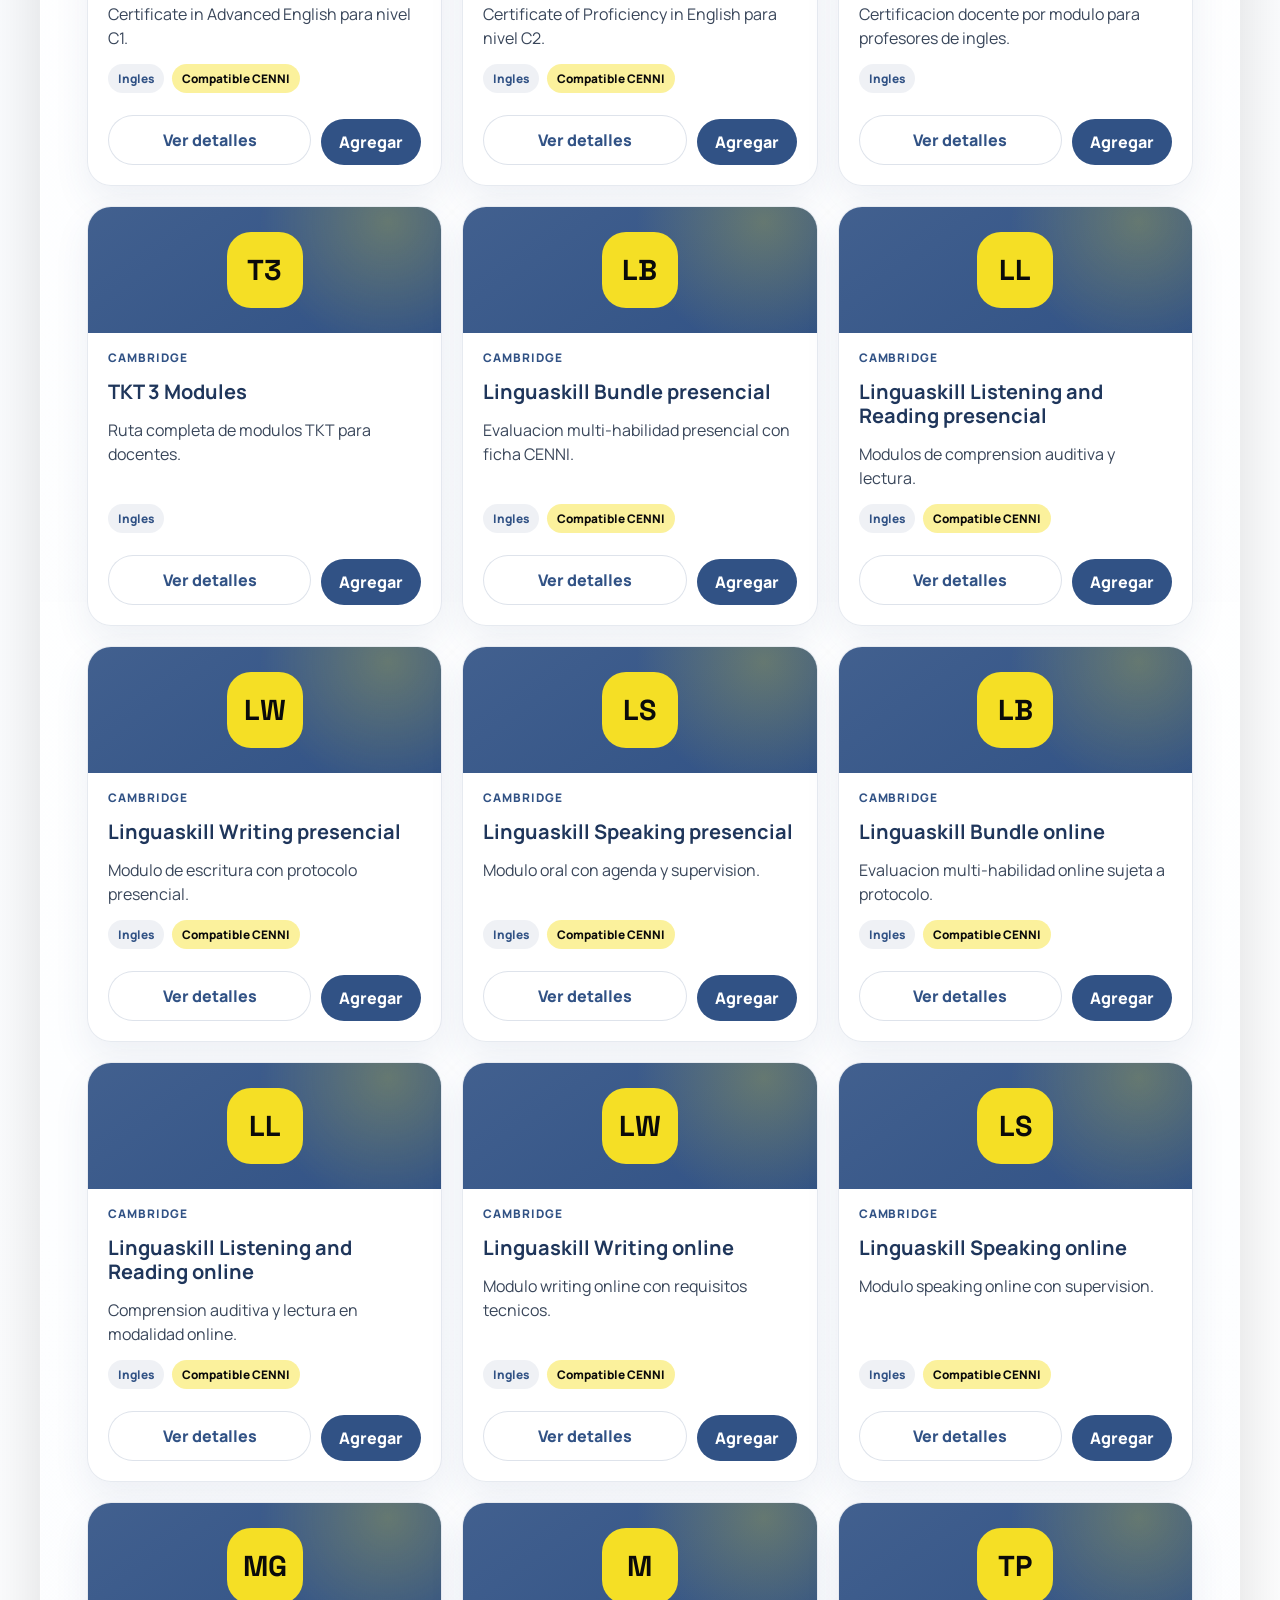
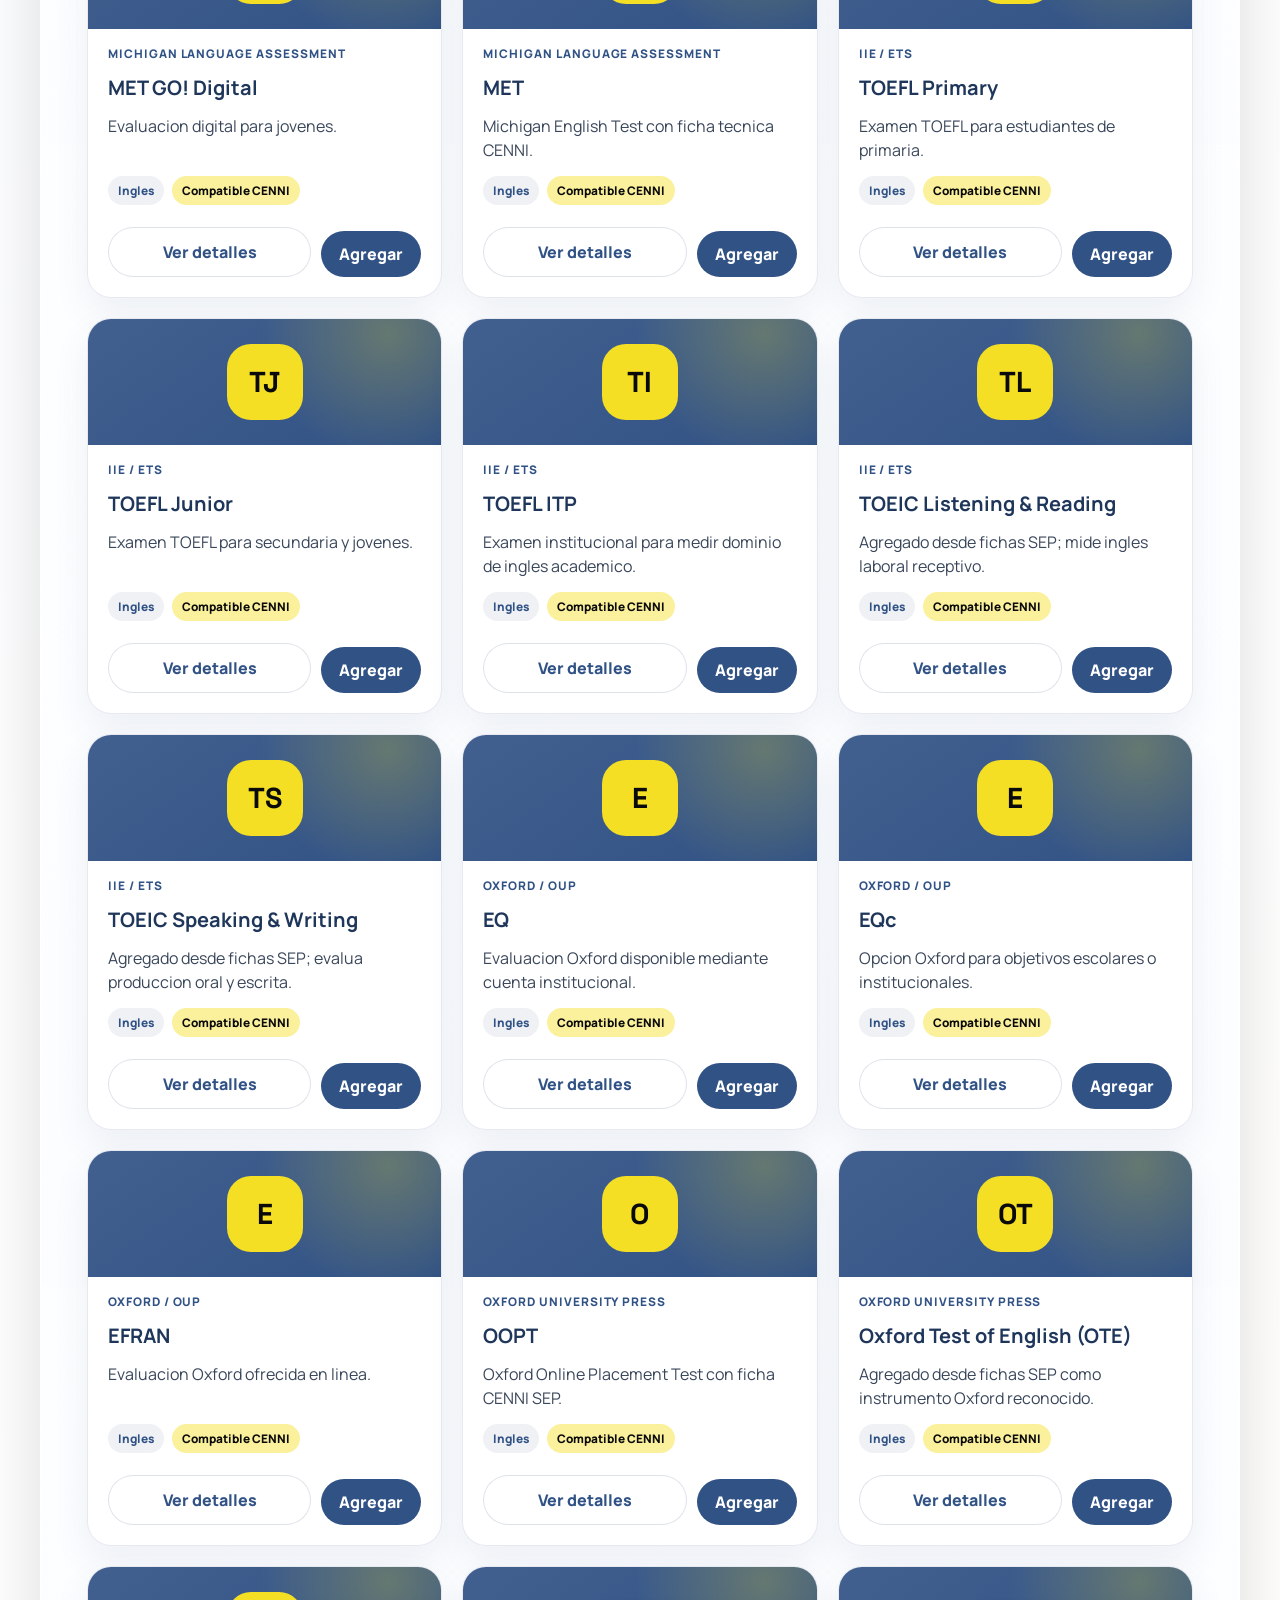
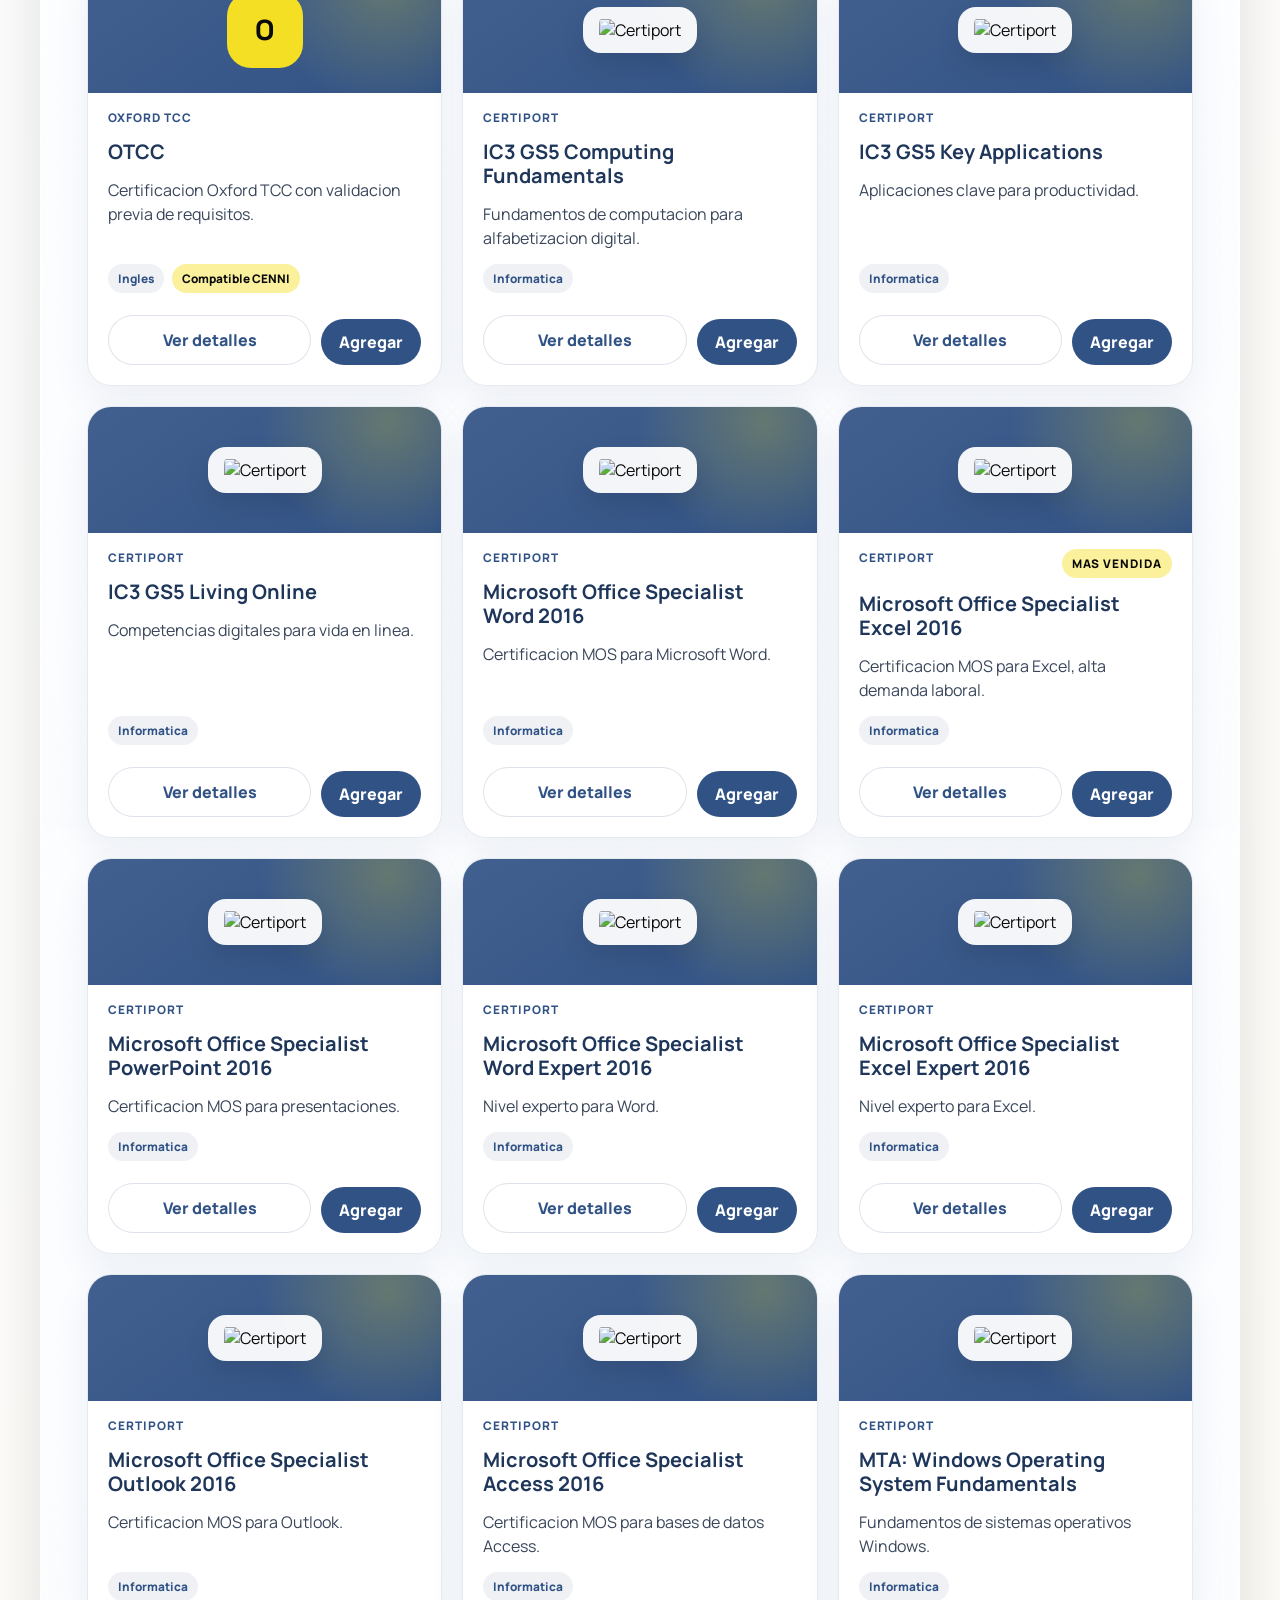
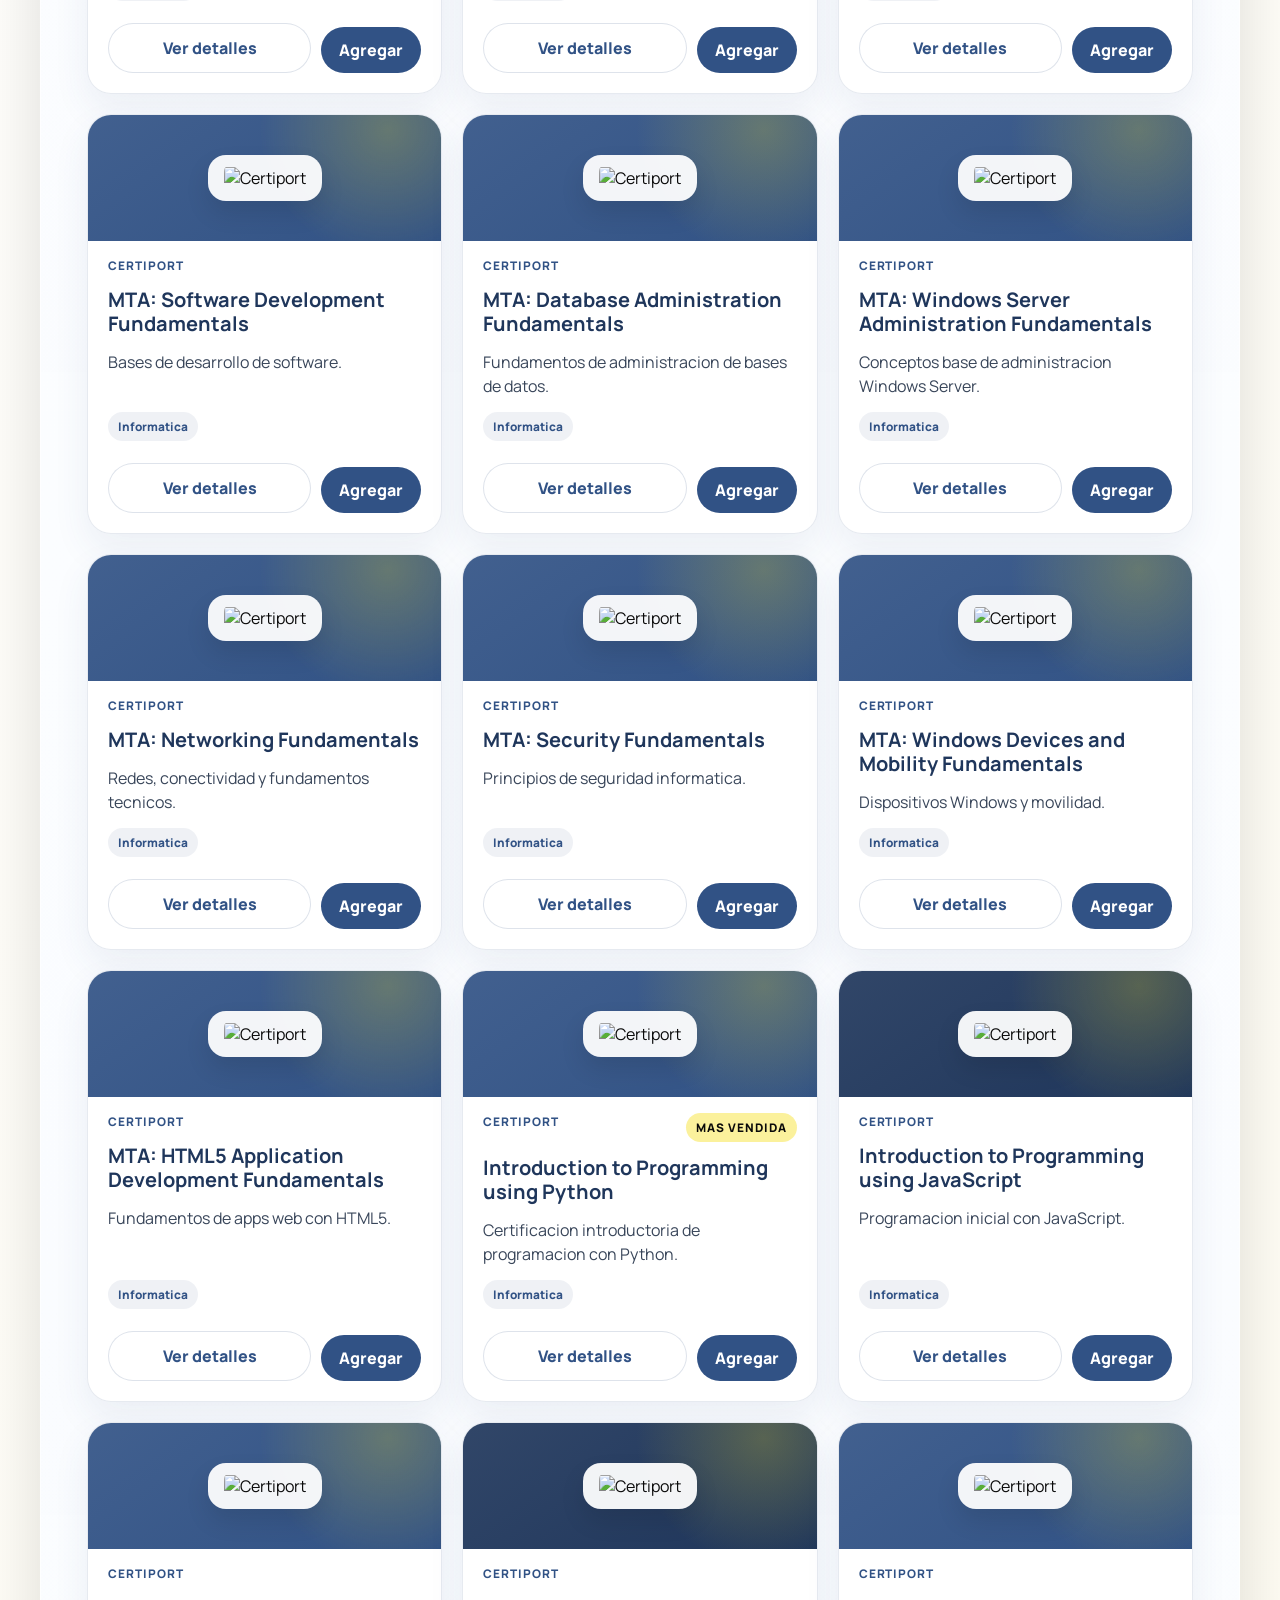
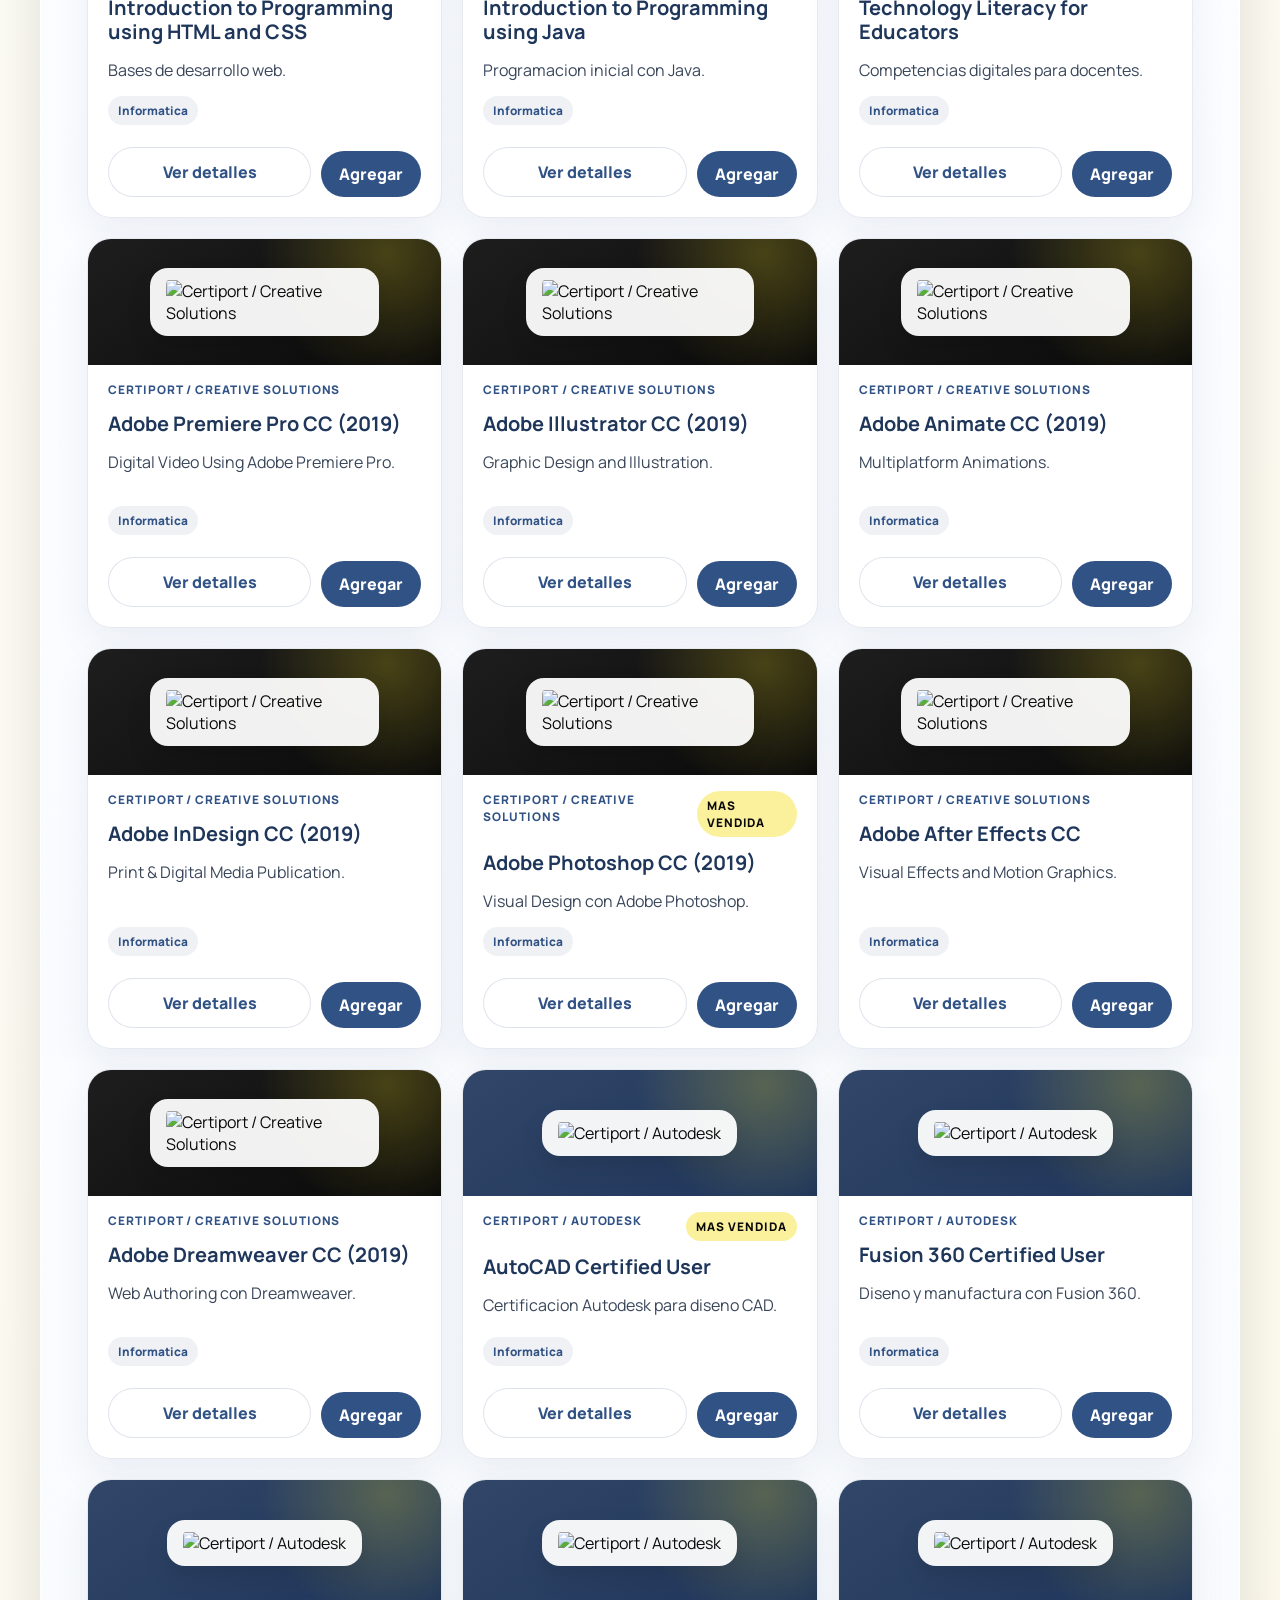
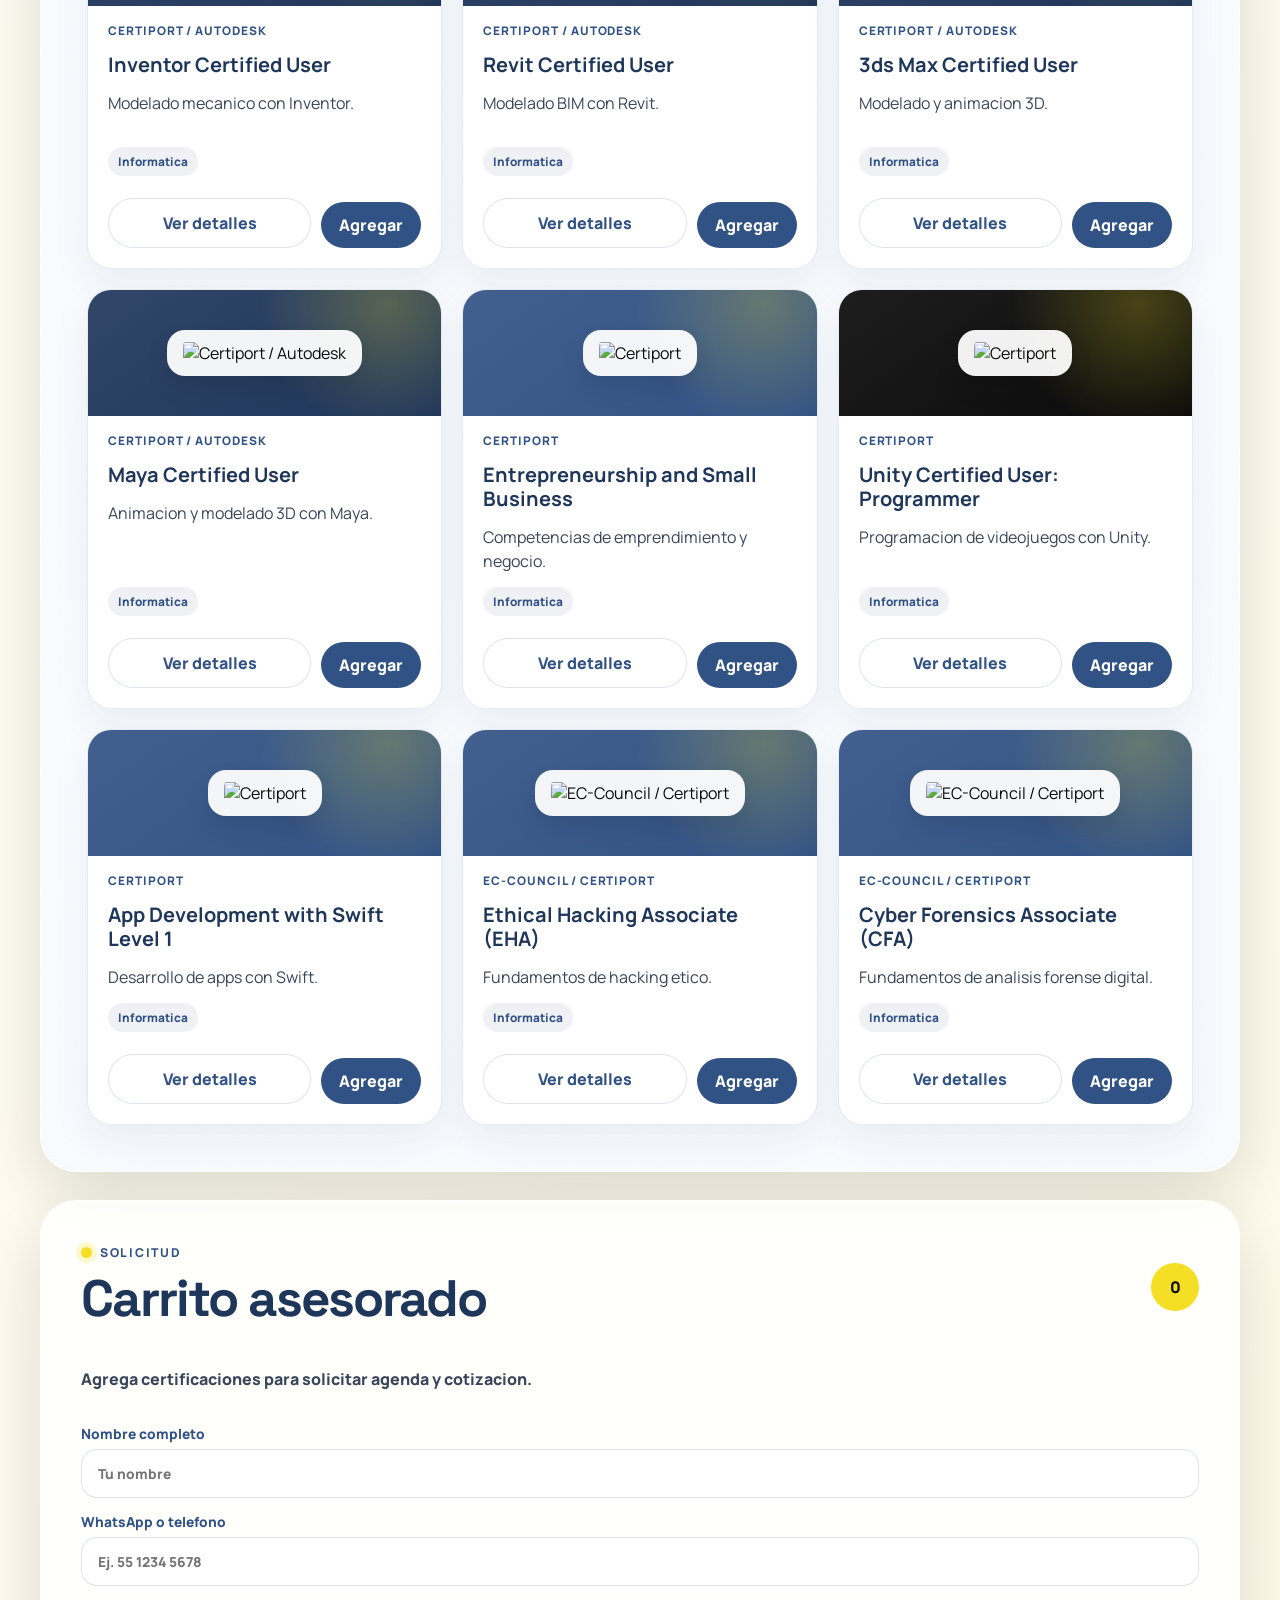
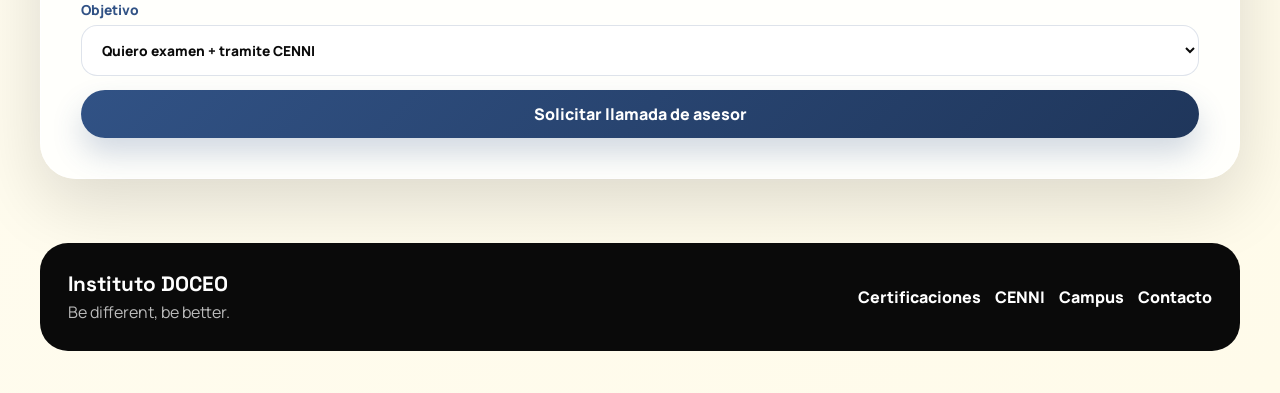
==== commit 756e84e7: "Add professional certification detail experience Co-authored-by: Towi04 <Towi04@users.noreply.github" ====
--- a/certificaciones.html
+++ b/certificaciones.html
@@ -45,13 +45,46 @@
         <section class="page-hero">
           <div>
             <span class="eyebrow">Catalogo DOCEO</span>
-            <h1>Elige certificacion. Nosotros te ayudamos a agendar.</h1>
+            <h1>Certificaciones con respaldo internacional.</h1>
             <p>
-              Filtra por area o busca el examen que necesitas. Agregar al carrito solo crea una
-              solicitud de asesoria, no un cobro inmediato.
+              Explora examenes de ingles, tecnologia y habilidades digitales. Revisa detalles,
+              certificado que recibes y agenda con asesoria antes de pagar.
             </p>
           </div>
-          <img src="assets/certifications.svg" alt="Catalogo visual de certificaciones" />
+          <div class="cert-hero-visual">
+            <img src="https://etciberoamerica.com/assets/logos/etc_iberoamerica_logo.svg" alt="ETC Iberoamerica" />
+            <div class="cert-hero-card">
+              <strong>Aprende. Practica. Certifica.</strong>
+              <span>Modelo de certificacion con acompanamiento DOCEO.</span>
+            </div>
+          </div>
+        </section>
+
+        <section class="cert-brand-strip" aria-label="Marcas de certificacion">
+          <img src="https://etciberoamerica.com/assets/logos_cert/microsoft-logo.svg" alt="Microsoft" />
+          <img src="https://etciberoamerica.com/assets/logos_cert/Adobe_Corporate_logo.svg" alt="Adobe" />
+          <img src="https://etciberoamerica.com/assets/logos_cert/Autodesk_certified%20User_logo.svg" alt="Autodesk Certified User" />
+          <img src="https://etciberoamerica.com/assets/logos_cert/Python_logo_and_wordmark.svg" alt="Python" />
+          <img src="https://etciberoamerica.com/assets/logos_cert/Java-Logo.svg" alt="Java" />
+          <img src="https://etciberoamerica.com/assets/logos_cert/Unity_Technologies_logo.svg" alt="Unity" />
+        </section>
+
+        <section class="cert-method">
+          <article>
+            <span class="method-icon">01</span>
+            <h2>Aprende</h2>
+            <p>Te recomendamos curso o preparacion segun tu objetivo.</p>
+          </article>
+          <article>
+            <span class="method-icon">02</span>
+            <h2>Practica</h2>
+            <p>Confirmamos modalidad, requisitos tecnicos y protocolo.</p>
+          </article>
+          <article>
+            <span class="method-icon">03</span>
+            <h2>Certifica</h2>
+            <p>Presentas el examen y recibes la credencial correspondiente.</p>
+          </article>
         </section>
 
         <section id="catalogo" class="catalog page-catalog">
@@ -121,6 +154,13 @@
       </footer>
     </div>
 
+    <div id="certDetailModal" class="cert-detail-modal" aria-hidden="true" role="dialog" aria-modal="true" aria-labelledby="certDetailTitle">
+      <div class="cert-detail-dialog">
+        <button class="modal-close" type="button" data-close-cert-detail aria-label="Cerrar">x</button>
+        <div id="certDetailContent"></div>
+      </div>
+    </div>
+
     <div id="toast" class="toast" role="status" aria-live="polite"></div>
     <script src="script.js"></script>
   </body>
--- a/styles.css
+++ b/styles.css
@@ -195,9 +195,26 @@
   grid-template-columns: 0.95fr 1.05fr;
   align-items: center;
   gap: 34px;
-  min-height: 640px;
+  min-height: calc(100vh - 120px);
   padding: clamp(28px, 5vw, 72px);
   overflow: hidden;
+  position: relative;
+}
+
+.hero::after {
+  content: "";
+  position: absolute;
+  inset: 0;
+  z-index: 0;
+  background:
+    radial-gradient(circle at 18% 22%, rgba(245, 223, 37, 0.28), transparent 18rem),
+    radial-gradient(circle at 90% 12%, rgba(49, 82, 133, 0.16), transparent 24rem);
+  pointer-events: none;
+}
+
+.hero > * {
+  position: relative;
+  z-index: 1;
 }
 
 .hero-copy h1,
@@ -225,6 +242,10 @@
   line-height: 1.65;
 }
 
+.hero-subtitle {
+  max-width: 590px;
+}
+
 .eyebrow {
   display: inline-flex;
   align-items: center;
@@ -285,6 +306,11 @@
   width: 100%;
 }
 
+.button.dark {
+  color: var(--white);
+  background: var(--black);
+}
+
 .hero-proof {
   display: grid;
   grid-template-columns: repeat(3, 1fr);
@@ -316,6 +342,96 @@
 
 .hero-media {
   position: relative;
+}
+
+.hero-collage {
+  display: grid;
+  grid-template-columns: repeat(2, minmax(0, 1fr));
+  gap: 18px;
+  align-items: center;
+}
+
+.hex-photo,
+.bee-card,
+.campus-mini-card {
+  border: 6px solid rgba(255, 255, 255, 0.88);
+  box-shadow: 0 24px 54px rgba(49, 82, 133, 0.18);
+}
+
+.hex-photo {
+  min-height: 240px;
+  display: grid;
+  place-items: end start;
+  padding: 22px;
+  overflow: hidden;
+  background:
+    linear-gradient(135deg, rgba(49, 82, 133, 0.1), rgba(245, 223, 37, 0.28)),
+    var(--image);
+  background-size: cover;
+  background-position: center;
+  clip-path: polygon(50% 0%, 100% 25%, 100% 75%, 50% 100%, 0% 75%, 0% 25%);
+}
+
+.hex-photo:nth-child(2) {
+  margin-top: 80px;
+}
+
+.hex-photo:nth-child(3) {
+  margin-top: -54px;
+}
+
+.hex-photo span {
+  padding: 9px 14px;
+  border-radius: 999px;
+  color: var(--white);
+  background: rgba(10, 10, 10, 0.7);
+  font-size: 0.8rem;
+  font-weight: 1000;
+}
+
+.bee-card,
+.campus-mini-card {
+  min-height: 190px;
+  padding: 24px;
+  border-radius: 32px;
+}
+
+.bee-card {
+  grid-column: span 2;
+  display: grid;
+  grid-template-columns: auto 1fr;
+  gap: 18px;
+  align-items: center;
+  color: var(--white);
+  background: linear-gradient(145deg, var(--black), var(--blue-dark));
+}
+
+.bee-icon {
+  display: grid;
+  place-items: center;
+  width: 74px;
+  height: 74px;
+  border-radius: 50%;
+  background: var(--yellow);
+  color: var(--black);
+  font-size: 2.6rem;
+}
+
+.bee-card strong,
+.campus-mini-card strong {
+  display: block;
+  font-size: 1.4rem;
+}
+
+.bee-card span,
+.campus-mini-card span {
+  font-weight: 900;
+  opacity: 0.8;
+}
+
+.campus-mini-card {
+  color: var(--blue-dark);
+  background: var(--yellow);
 }
 
 .hero-media::before {
@@ -333,6 +449,36 @@
   position: relative;
   width: 100%;
   filter: drop-shadow(0 28px 38px rgba(49, 82, 133, 0.18));
+}
+
+.stats-section {
+  display: grid;
+  grid-template-columns: repeat(4, 1fr);
+  gap: 16px;
+  margin: 28px 0;
+}
+
+.stat-card {
+  padding: 24px;
+  border: 1px solid var(--border);
+  border-radius: 28px;
+  background: rgba(255, 255, 255, 0.9);
+  box-shadow: 0 18px 42px rgba(49, 82, 133, 0.1);
+}
+
+.stat-card strong {
+  display: block;
+  color: var(--blue);
+  font-family: "Space Grotesk", sans-serif;
+  font-size: clamp(2rem, 5vw, 3.2rem);
+  line-height: 1;
+}
+
+.stat-card span {
+  display: block;
+  margin-top: 8px;
+  color: var(--ink-soft);
+  font-weight: 900;
 }
 
 .quick-services {
@@ -353,6 +499,24 @@
   border-radius: 30px;
   background: rgba(255, 255, 255, 0.9);
   box-shadow: 0 18px 42px rgba(49, 82, 133, 0.1);
+}
+
+.service-icon {
+  display: grid;
+  place-items: center;
+  width: 68px;
+  height: 68px;
+  border-radius: 22px;
+  color: var(--black);
+  background: var(--yellow);
+  font-size: 2rem;
+  box-shadow: inset 0 -7px 0 rgba(10, 10, 10, 0.08);
+}
+
+.service-tile p {
+  margin: 0;
+  color: var(--ink-soft);
+  line-height: 1.55;
 }
 
 .service-tile img {
@@ -902,3 +1066,855 @@
     display: grid;
   }
 }
+
+/* Professional certification catalog inspired by ETC's commercial structure. */
+.cert-hero-visual {
+  display: grid;
+  gap: 18px;
+  align-content: center;
+  min-height: 320px;
+  padding: 28px;
+  border-radius: 34px;
+  background:
+    radial-gradient(circle at 86% 10%, rgba(245, 223, 37, 0.22), transparent 12rem),
+    linear-gradient(145deg, rgba(49, 82, 133, 0.98), rgba(31, 54, 91, 0.98));
+  box-shadow: 0 28px 64px rgba(49, 82, 133, 0.24);
+}
+
+.cert-hero-visual img {
+  width: min(280px, 80%);
+  padding: 18px;
+  border-radius: 24px;
+  background: var(--white);
+}
+
+.cert-hero-card {
+  display: grid;
+  gap: 6px;
+  padding: 20px;
+  border: 1px solid rgba(255, 255, 255, 0.18);
+  border-radius: 24px;
+  color: var(--white);
+  background: rgba(255, 255, 255, 0.1);
+}
+
+.cert-hero-card strong {
+  font-family: "Space Grotesk", sans-serif;
+  font-size: 1.45rem;
+}
+
+.cert-hero-card span {
+  color: rgba(255, 255, 255, 0.74);
+  font-weight: 800;
+}
+
+.cert-brand-strip {
+  display: grid;
+  grid-template-columns: repeat(6, 1fr);
+  gap: 14px;
+  margin: 24px 0;
+}
+
+.cert-brand-strip img {
+  width: 100%;
+  height: 86px;
+  padding: 18px;
+  border: 1px solid rgba(49, 82, 133, 0.12);
+  border-radius: 22px;
+  object-fit: contain;
+  background: rgba(255, 255, 255, 0.94);
+  box-shadow: 0 14px 34px rgba(49, 82, 133, 0.08);
+}
+
+.cert-method {
+  display: grid;
+  grid-template-columns: repeat(3, 1fr);
+  gap: 16px;
+  margin: 24px 0;
+}
+
+.cert-method article {
+  position: relative;
+  min-height: 190px;
+  padding: 24px;
+  overflow: hidden;
+  border: 1px solid rgba(49, 82, 133, 0.12);
+  border-radius: 28px;
+  background: rgba(255, 255, 255, 0.94);
+  box-shadow: 0 18px 42px rgba(49, 82, 133, 0.08);
+}
+
+.cert-method article::after {
+  content: "";
+  position: absolute;
+  right: -32px;
+  bottom: -42px;
+  width: 130px;
+  height: 130px;
+  border-radius: 36px;
+  background: rgba(245, 223, 37, 0.28);
+  transform: rotate(45deg);
+}
+
+.method-icon {
+  display: inline-grid;
+  place-items: center;
+  width: 48px;
+  height: 48px;
+  border-radius: 16px;
+  color: var(--white);
+  background: var(--blue);
+  font-weight: 1000;
+}
+
+.cert-method h2 {
+  margin: 18px 0 8px;
+  color: var(--blue-dark);
+  font-family: "Space Grotesk", sans-serif;
+  font-size: 1.6rem;
+}
+
+.cert-method p {
+  margin: 0;
+  color: var(--ink-soft);
+  line-height: 1.55;
+}
+
+.page-catalog {
+  background:
+    linear-gradient(180deg, rgba(255, 255, 255, 0.96), rgba(248, 251, 255, 0.92));
+}
+
+.cert-grid {
+  grid-template-columns: repeat(3, minmax(0, 1fr));
+  gap: 20px;
+}
+
+.cert-card {
+  position: relative;
+  min-height: 390px;
+  overflow: hidden;
+  border-color: rgba(49, 82, 133, 0.12);
+  background: rgba(255, 255, 255, 0.98);
+  transition: transform 180ms ease, border-color 180ms ease, box-shadow 180ms ease;
+}
+
+.cert-card:hover {
+  transform: translateY(-5px);
+  border-color: rgba(245, 223, 37, 0.9);
+  box-shadow: 0 24px 54px rgba(49, 82, 133, 0.14);
+}
+
+.cert-visual {
+  display: grid;
+  place-items: center;
+  height: 126px;
+  margin: -20px -20px 2px;
+  padding: 22px;
+  background:
+    radial-gradient(circle at 85% 12%, rgba(245, 223, 37, 0.24), transparent 8rem),
+    linear-gradient(145deg, color-mix(in srgb, var(--provider-color), white 8%), var(--provider-color));
+}
+
+.cert-visual img {
+  max-width: 74%;
+  max-height: 74px;
+  padding: 12px 16px;
+  border-radius: 18px;
+  object-fit: contain;
+  background: rgba(255, 255, 255, 0.94);
+  box-shadow: 0 12px 24px rgba(10, 10, 10, 0.1);
+}
+
+.cert-visual span {
+  display: grid;
+  place-items: center;
+  width: 76px;
+  height: 76px;
+  border-radius: 24px;
+  color: var(--black);
+  background: var(--yellow);
+  font-family: "Space Grotesk", sans-serif;
+  font-size: 1.8rem;
+  font-weight: 1000;
+}
+
+.cert-actions {
+  display: grid;
+  grid-template-columns: 1fr auto;
+  gap: 10px;
+  margin-top: 8px;
+}
+
+.detail-button,
+.add-button {
+  min-height: 44px;
+}
+
+.detail-button {
+  border: 1px solid rgba(49, 82, 133, 0.16);
+  border-radius: 999px;
+  color: var(--blue);
+  background: var(--white);
+  cursor: pointer;
+  font-weight: 1000;
+}
+
+.add-button {
+  padding-inline: 18px;
+  color: var(--white);
+  background: var(--blue);
+}
+
+.cert-detail-modal {
+  position: fixed;
+  inset: 0;
+  z-index: 110;
+  display: none;
+  place-items: center;
+  padding: 20px;
+  background: rgba(10, 10, 10, 0.58);
+  backdrop-filter: blur(10px);
+}
+
+.cert-detail-modal.open {
+  display: grid;
+}
+
+.cert-detail-dialog {
+  position: relative;
+  width: min(1020px, 100%);
+  max-height: min(760px, calc(100vh - 40px));
+  overflow: auto;
+  border-radius: 34px;
+  background: var(--white);
+  box-shadow: 0 30px 90px rgba(10, 10, 10, 0.32);
+}
+
+.cert-detail-layout {
+  display: grid;
+  grid-template-columns: minmax(280px, 0.85fr) 1.15fr;
+}
+
+.cert-detail-visual {
+  display: grid;
+  align-content: center;
+  gap: 24px;
+  min-height: 560px;
+  padding: 38px;
+  color: var(--white);
+  background:
+    radial-gradient(circle at 82% 12%, rgba(245, 223, 37, 0.26), transparent 15rem),
+    linear-gradient(145deg, color-mix(in srgb, var(--provider-color), white 6%), var(--provider-color));
+}
+
+.cert-detail-visual img {
+  width: min(280px, 90%);
+  padding: 20px;
+  border-radius: 26px;
+  background: rgba(255, 255, 255, 0.96);
+}
+
+.cert-detail-visual > span {
+  display: grid;
+  place-items: center;
+  width: 110px;
+  height: 110px;
+  border-radius: 32px;
+  color: var(--black);
+  background: var(--yellow);
+  font-family: "Space Grotesk", sans-serif;
+  font-size: 2.4rem;
+  font-weight: 1000;
+}
+
+.cert-detail-visual strong {
+  display: block;
+  font-family: "Space Grotesk", sans-serif;
+  font-size: clamp(2rem, 5vw, 3rem);
+  line-height: 1;
+}
+
+.cert-detail-visual p {
+  margin: 8px 0 0;
+  color: rgba(255, 255, 255, 0.76);
+}
+
+.cert-detail-copy {
+  padding: 40px;
+}
+
+.cert-detail-copy h2 {
+  margin: 10px 0 12px;
+  color: var(--blue-dark);
+  font-family: "Space Grotesk", sans-serif;
+  font-size: clamp(2rem, 4vw, 3.2rem);
+  line-height: 1;
+  letter-spacing: -0.04em;
+}
+
+.cert-detail-copy > p {
+  color: var(--ink-soft);
+  font-size: 1.05rem;
+  line-height: 1.6;
+}
+
+.detail-grid {
+  display: grid;
+  gap: 12px;
+  margin: 22px 0;
+}
+
+.detail-grid article {
+  padding: 18px;
+  border: 1px solid rgba(49, 82, 133, 0.12);
+  border-radius: 20px;
+  background: #f8fbff;
+}
+
+.detail-grid h3 {
+  margin: 0 0 6px;
+  color: var(--blue);
+}
+
+.detail-grid p {
+  margin: 0;
+  color: var(--ink-soft);
+  line-height: 1.55;
+}
+
+.detail-list {
+  display: grid;
+  gap: 8px;
+  padding: 0;
+  margin: 0 0 24px;
+  list-style: none;
+}
+
+.detail-list li {
+  display: flex;
+  gap: 10px;
+  color: var(--ink-soft);
+  font-weight: 800;
+}
+
+.detail-list li::before {
+  content: "";
+  flex: 0 0 auto;
+  width: 12px;
+  height: 12px;
+  margin-top: 6px;
+  border-radius: 50%;
+  background: var(--yellow);
+}
+
+.detail-actions {
+  display: flex;
+  flex-wrap: wrap;
+  gap: 12px;
+}
+
+@media (max-width: 980px) {
+  .cert-brand-strip {
+    grid-template-columns: repeat(3, 1fr);
+  }
+
+  .cert-method,
+  .cert-grid {
+    grid-template-columns: repeat(2, minmax(0, 1fr));
+  }
+
+  .cert-detail-layout {
+    grid-template-columns: 1fr;
+  }
+
+  .cert-detail-visual {
+    min-height: auto;
+  }
+}
+
+@media (max-width: 740px) {
+  .cert-brand-strip,
+  .cert-method,
+  .cert-grid,
+  .cert-actions {
+    grid-template-columns: 1fr;
+  }
+
+  .cert-detail-copy,
+  .cert-detail-visual {
+    padding: 24px;
+  }
+
+  .cert-detail-dialog {
+    border-radius: 24px;
+  }
+}
+
+/* Refined homepage: calmer palette, compact layout, icon-led cards. */
+body {
+  background:
+    radial-gradient(circle at 12% 8%, rgba(245, 223, 37, 0.16), transparent 18rem),
+    radial-gradient(circle at 88% 16%, rgba(49, 82, 133, 0.12), transparent 22rem),
+    linear-gradient(135deg, #f8fbff 0%, #ffffff 46%, #fffbea 100%);
+}
+
+body::before {
+  opacity: 0.16;
+}
+
+.topbar {
+  margin-bottom: 22px;
+  background: rgba(255, 255, 255, 0.92);
+  box-shadow: 0 14px 36px rgba(49, 82, 133, 0.11);
+}
+
+.nav-button {
+  border: 0;
+  border-radius: 999px;
+  padding: 10px 14px;
+  cursor: pointer;
+  font: inherit;
+  font-weight: 900;
+}
+
+.hercules-hero {
+  grid-template-columns: minmax(0, 1.03fr) minmax(320px, 0.82fr);
+  gap: clamp(24px, 4vw, 48px);
+  min-height: auto;
+  padding: clamp(28px, 4.5vw, 56px);
+  border-color: rgba(49, 82, 133, 0.1);
+  background:
+    linear-gradient(120deg, rgba(255, 255, 255, 0.96), rgba(248, 251, 255, 0.9)),
+    radial-gradient(circle at 100% 0%, rgba(245, 223, 37, 0.22), transparent 21rem);
+}
+
+.hercules-hero::after {
+  background:
+    linear-gradient(90deg, rgba(49, 82, 133, 0.045) 1px, transparent 1px),
+    linear-gradient(0deg, rgba(49, 82, 133, 0.045) 1px, transparent 1px);
+  background-size: 36px 36px;
+  mask-image: linear-gradient(90deg, transparent, #000 18%, #000 82%, transparent);
+}
+
+.hero-badge {
+  display: inline-flex;
+  align-items: center;
+  gap: 8px;
+  padding: 9px 14px;
+  border: 1px solid rgba(49, 82, 133, 0.12);
+  border-radius: 999px;
+  color: var(--blue);
+  background: rgba(255, 255, 255, 0.85);
+  font-size: 0.78rem;
+  font-weight: 1000;
+  letter-spacing: 0.08em;
+  text-transform: uppercase;
+}
+
+.hero-badge::before {
+  content: "";
+  width: 10px;
+  height: 10px;
+  border-radius: 50%;
+  background: var(--yellow);
+  box-shadow: 0 0 0 5px rgba(245, 223, 37, 0.24);
+}
+
+.hercules-hero .hero-copy h1 {
+  max-width: 760px;
+  margin-top: 18px;
+  color: var(--blue);
+  font-size: clamp(2.8rem, 6vw, 5.6rem);
+  line-height: 0.94;
+  letter-spacing: -0.06em;
+}
+
+.hercules-hero .hero-copy p {
+  max-width: 620px;
+  color: #31435f;
+  font-size: clamp(1rem, 1.7vw, 1.2rem);
+}
+
+.button {
+  gap: 9px;
+}
+
+.button.primary {
+  color: var(--white);
+  background: linear-gradient(135deg, var(--blue), var(--blue-dark));
+  box-shadow: 0 16px 30px rgba(49, 82, 133, 0.22);
+}
+
+.button.ghost {
+  color: var(--black);
+  background: var(--yellow);
+  box-shadow: 0 12px 24px rgba(245, 223, 37, 0.24);
+}
+
+.button-icon {
+  display: inline-grid;
+  place-items: center;
+  width: 24px;
+  height: 24px;
+  border-radius: 50%;
+  background: rgba(255, 255, 255, 0.22);
+  font-weight: 1000;
+}
+
+.button.ghost .button-icon {
+  color: var(--yellow);
+  background: var(--black);
+}
+
+.refined-panel {
+  display: grid;
+  gap: 14px;
+  align-self: stretch;
+}
+
+.refined-panel::before,
+.refined-panel .hero-media::before {
+  display: none;
+}
+
+.hero-dashboard {
+  display: grid;
+  gap: 16px;
+  align-content: center;
+  min-height: 330px;
+  padding: 24px;
+  border: 1px solid rgba(49, 82, 133, 0.14);
+  border-radius: 34px;
+  background:
+    linear-gradient(145deg, rgba(49, 82, 133, 0.96), rgba(31, 54, 91, 0.98)),
+    var(--blue);
+  color: var(--white);
+  box-shadow: 0 28px 60px rgba(49, 82, 133, 0.22);
+}
+
+.dashboard-header,
+.dashboard-product {
+  display: flex;
+  align-items: center;
+  gap: 14px;
+}
+
+.mini-bee {
+  width: 34px;
+  height: 34px;
+  border-radius: 50%;
+  background:
+    repeating-linear-gradient(90deg, var(--black) 0 6px, var(--yellow) 6px 12px);
+  box-shadow: 0 0 0 8px rgba(245, 223, 37, 0.12);
+}
+
+.dashboard-product {
+  padding: 18px;
+  border: 1px solid rgba(255, 255, 255, 0.12);
+  border-radius: 24px;
+  background: rgba(255, 255, 255, 0.08);
+}
+
+.dashboard-product p,
+.dashboard-grid p {
+  margin: 4px 0 0;
+  color: rgba(255, 255, 255, 0.72);
+}
+
+.dashboard-grid {
+  display: grid;
+  grid-template-columns: repeat(2, 1fr);
+  gap: 12px;
+}
+
+.dashboard-grid div {
+  padding: 16px;
+  border-radius: 20px;
+  background: rgba(255, 255, 255, 0.1);
+}
+
+.dashboard-grid span {
+  display: block;
+  color: var(--yellow);
+  font-family: "Space Grotesk", sans-serif;
+  font-size: 2rem;
+  font-weight: 1000;
+}
+
+.hero-photo-strip {
+  display: grid;
+  grid-template-columns: 1fr 0.8fr;
+  gap: 14px;
+  min-height: 130px;
+}
+
+.hero-photo-strip img {
+  width: 100%;
+  height: 150px;
+  border: 6px solid var(--white);
+  border-radius: 28px;
+  object-fit: cover;
+  box-shadow: 0 18px 42px rgba(49, 82, 133, 0.14);
+}
+
+.hero-photo-strip img:nth-child(2) {
+  height: 124px;
+  margin-top: 26px;
+}
+
+.compact-stats {
+  grid-template-columns: repeat(4, 1fr);
+  margin: 20px 0;
+}
+
+.stat-card {
+  display: grid;
+  gap: 10px;
+  min-height: 170px;
+  padding: 20px;
+  border-color: rgba(49, 82, 133, 0.12);
+  background: rgba(255, 255, 255, 0.92);
+}
+
+.stat-card strong {
+  color: var(--blue-dark);
+  font-size: clamp(1.45rem, 3vw, 2.35rem);
+}
+
+.card-icon,
+.service-icon {
+  display: inline-grid;
+  place-items: center;
+  width: 56px;
+  height: 56px;
+  border-radius: 18px;
+  color: var(--blue);
+  background: rgba(49, 82, 133, 0.08);
+}
+
+.card-icon svg,
+.service-icon svg {
+  width: 28px;
+  height: 28px;
+  fill: none;
+  stroke: currentColor;
+  stroke-linecap: round;
+  stroke-linejoin: round;
+  stroke-width: 1.9;
+}
+
+.icon-yellow,
+.featured .service-icon {
+  color: var(--black);
+  background: var(--yellow);
+}
+
+.hercules-services {
+  gap: 16px;
+  margin: 20px 0;
+}
+
+.service-tile {
+  min-height: 220px;
+  padding: 22px;
+  border-color: rgba(49, 82, 133, 0.12);
+  background:
+    linear-gradient(180deg, rgba(255, 255, 255, 0.98), rgba(248, 251, 255, 0.92));
+}
+
+.service-tile:hover {
+  transform: translateY(-4px);
+  border-color: rgba(245, 223, 37, 0.8);
+}
+
+.service-tile span:not(.service-icon) {
+  color: var(--blue);
+}
+
+.service-tile.featured {
+  background:
+    linear-gradient(145deg, rgba(49, 82, 133, 0.98), rgba(31, 54, 91, 0.98));
+}
+
+.service-tile.featured span:not(.service-icon),
+.service-tile.featured strong {
+  color: var(--white);
+}
+
+.cenni-highlight {
+  grid-template-columns: 0.95fr 1.05fr;
+  margin-top: 20px;
+  border-color: rgba(49, 82, 133, 0.12);
+  background:
+    linear-gradient(135deg, rgba(255, 255, 255, 0.96), rgba(255, 249, 220, 0.88));
+}
+
+.mini-steps article {
+  display: grid;
+  gap: 10px;
+  min-height: 132px;
+  border-color: rgba(49, 82, 133, 0.12);
+}
+
+.step-icon {
+  display: inline-grid;
+  place-items: center;
+  width: 44px;
+  height: 44px;
+  border-radius: 16px;
+  color: var(--black) !important;
+  background: var(--yellow);
+  -webkit-text-stroke: 0 !important;
+  font-size: 1rem !important;
+}
+
+.hercules-partners {
+  margin-top: 20px;
+}
+
+.logo-cloud span {
+  display: flex;
+  align-items: center;
+  justify-content: center;
+  gap: 10px;
+  min-height: 78px;
+}
+
+.partner-dot {
+  flex: 0 0 auto;
+  width: 14px;
+  height: 14px;
+  border-radius: 50%;
+  background: var(--yellow);
+  box-shadow: 0 0 0 6px rgba(245, 223, 37, 0.18);
+}
+
+.info-modal {
+  position: fixed;
+  inset: 0;
+  z-index: 100;
+  display: none;
+  place-items: center;
+  padding: 20px;
+  background: rgba(10, 10, 10, 0.52);
+  backdrop-filter: blur(10px);
+}
+
+.info-modal.open {
+  display: grid;
+}
+
+.modal-open {
+  overflow: hidden;
+}
+
+.info-dialog {
+  position: relative;
+  display: grid;
+  grid-template-columns: 0.8fr 1fr;
+  width: min(820px, 100%);
+  overflow: hidden;
+  border: 1px solid rgba(255, 255, 255, 0.7);
+  border-radius: 34px;
+  background: var(--white);
+  box-shadow: 0 30px 90px rgba(10, 10, 10, 0.28);
+}
+
+.modal-close {
+  position: absolute;
+  top: 14px;
+  right: 14px;
+  z-index: 2;
+  width: 38px;
+  height: 38px;
+  border: 0;
+  border-radius: 50%;
+  color: var(--white);
+  background: var(--black);
+  cursor: pointer;
+  font-weight: 1000;
+}
+
+.modal-visual {
+  display: grid;
+  align-content: center;
+  gap: 18px;
+  padding: 34px;
+  color: var(--white);
+  background:
+    radial-gradient(circle at 82% 12%, rgba(245, 223, 37, 0.24), transparent 12rem),
+    linear-gradient(145deg, var(--blue), var(--blue-dark));
+}
+
+.modal-visual strong {
+  font-family: "Space Grotesk", sans-serif;
+  font-size: 2rem;
+  line-height: 1;
+}
+
+.modal-visual p {
+  margin: 0;
+  color: rgba(255, 255, 255, 0.78);
+}
+
+.modal-form {
+  padding: 34px;
+}
+
+.modal-form h2 {
+  margin: 8px 0 14px;
+  color: var(--blue-dark);
+  font-family: "Space Grotesk", sans-serif;
+  font-size: 2rem;
+}
+
+@media (max-width: 980px) {
+  .hercules-hero,
+  .cenni-highlight,
+  .info-dialog {
+    grid-template-columns: 1fr;
+  }
+
+  .compact-stats {
+    grid-template-columns: repeat(2, 1fr);
+  }
+
+  .refined-panel {
+    max-width: 620px;
+  }
+}
+
+@media (max-width: 740px) {
+  .hercules-hero {
+    padding: 22px;
+  }
+
+  .hero-actions {
+    align-items: stretch;
+    flex-direction: column;
+  }
+
+  .hero-photo-strip,
+  .compact-stats {
+    grid-template-columns: 1fr;
+  }
+
+  .hero-photo-strip img,
+  .hero-photo-strip img:nth-child(2) {
+    height: 130px;
+    margin-top: 0;
+  }
+
+  .hero-dashboard {
+    min-height: auto;
+  }
+
+  .modal-visual {
+    display: none;
+  }
+
+  .info-dialog {
+    border-radius: 24px;
+  }
+}
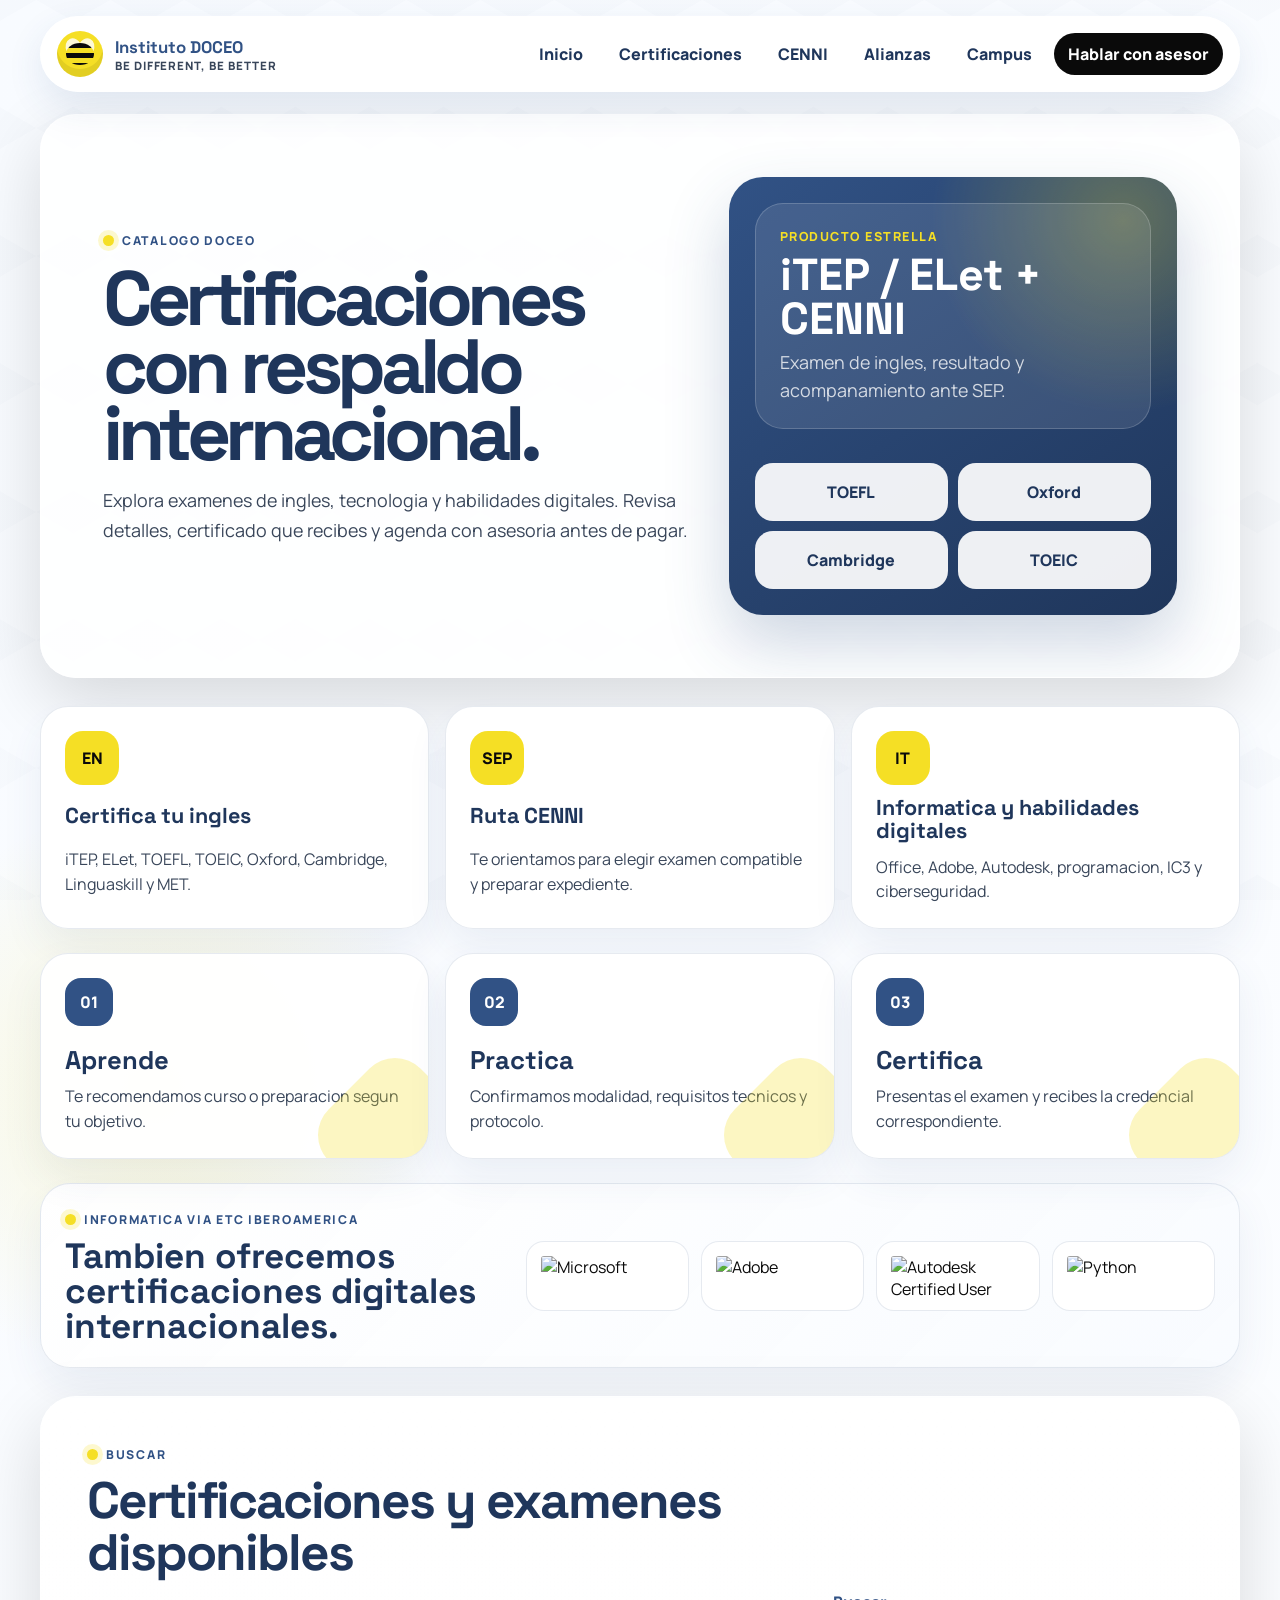
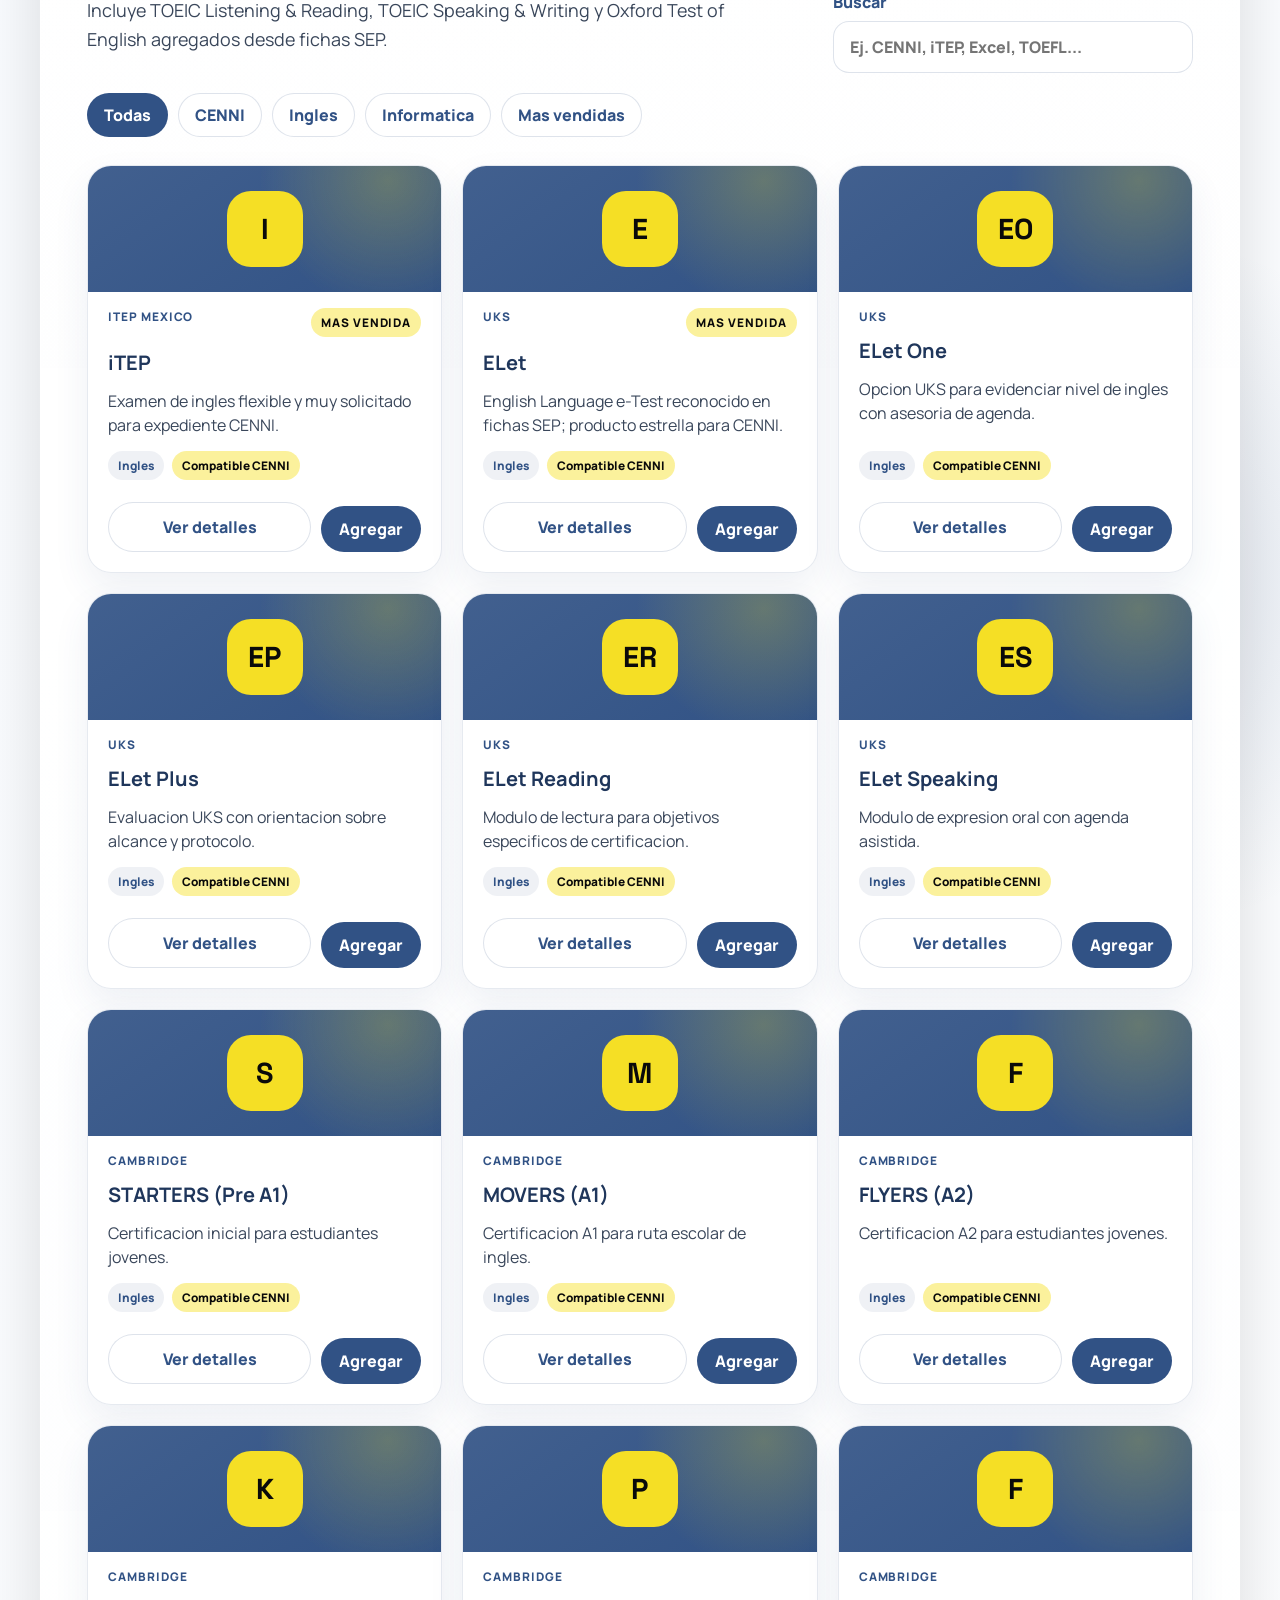
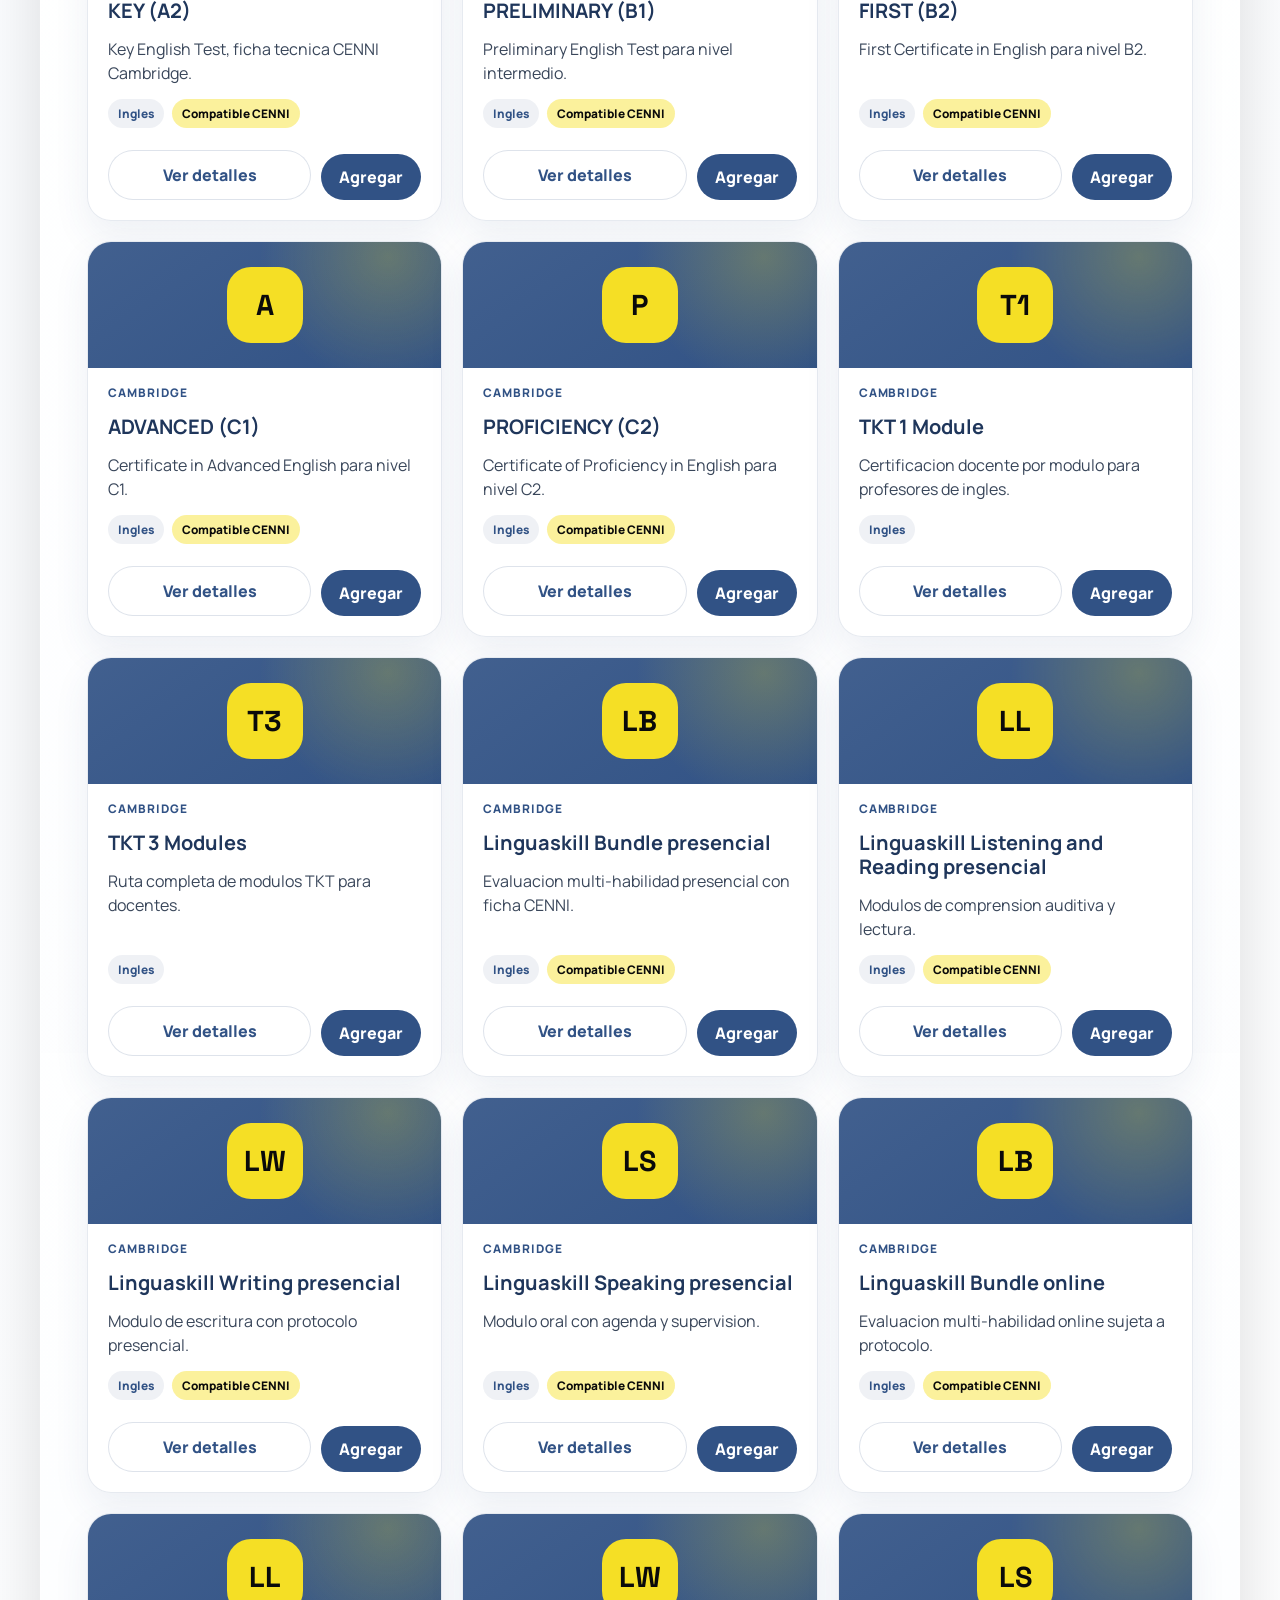
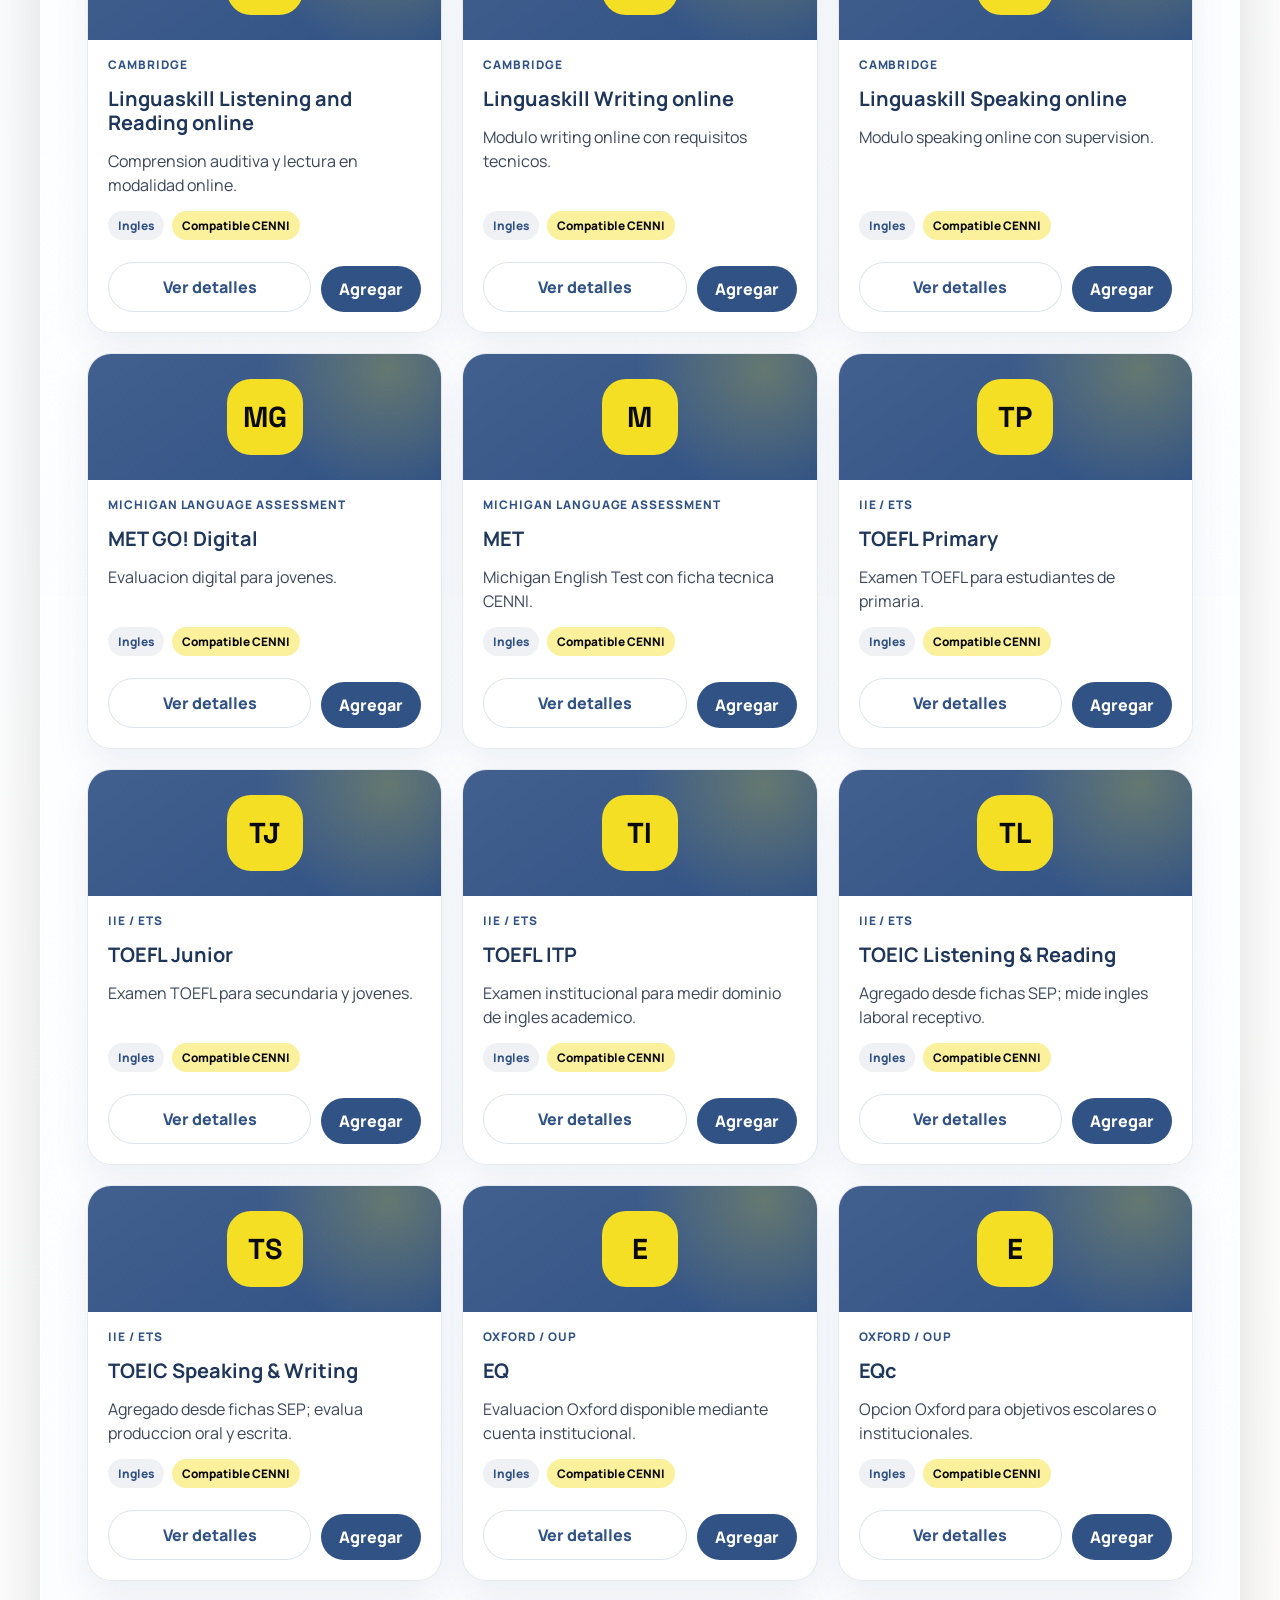
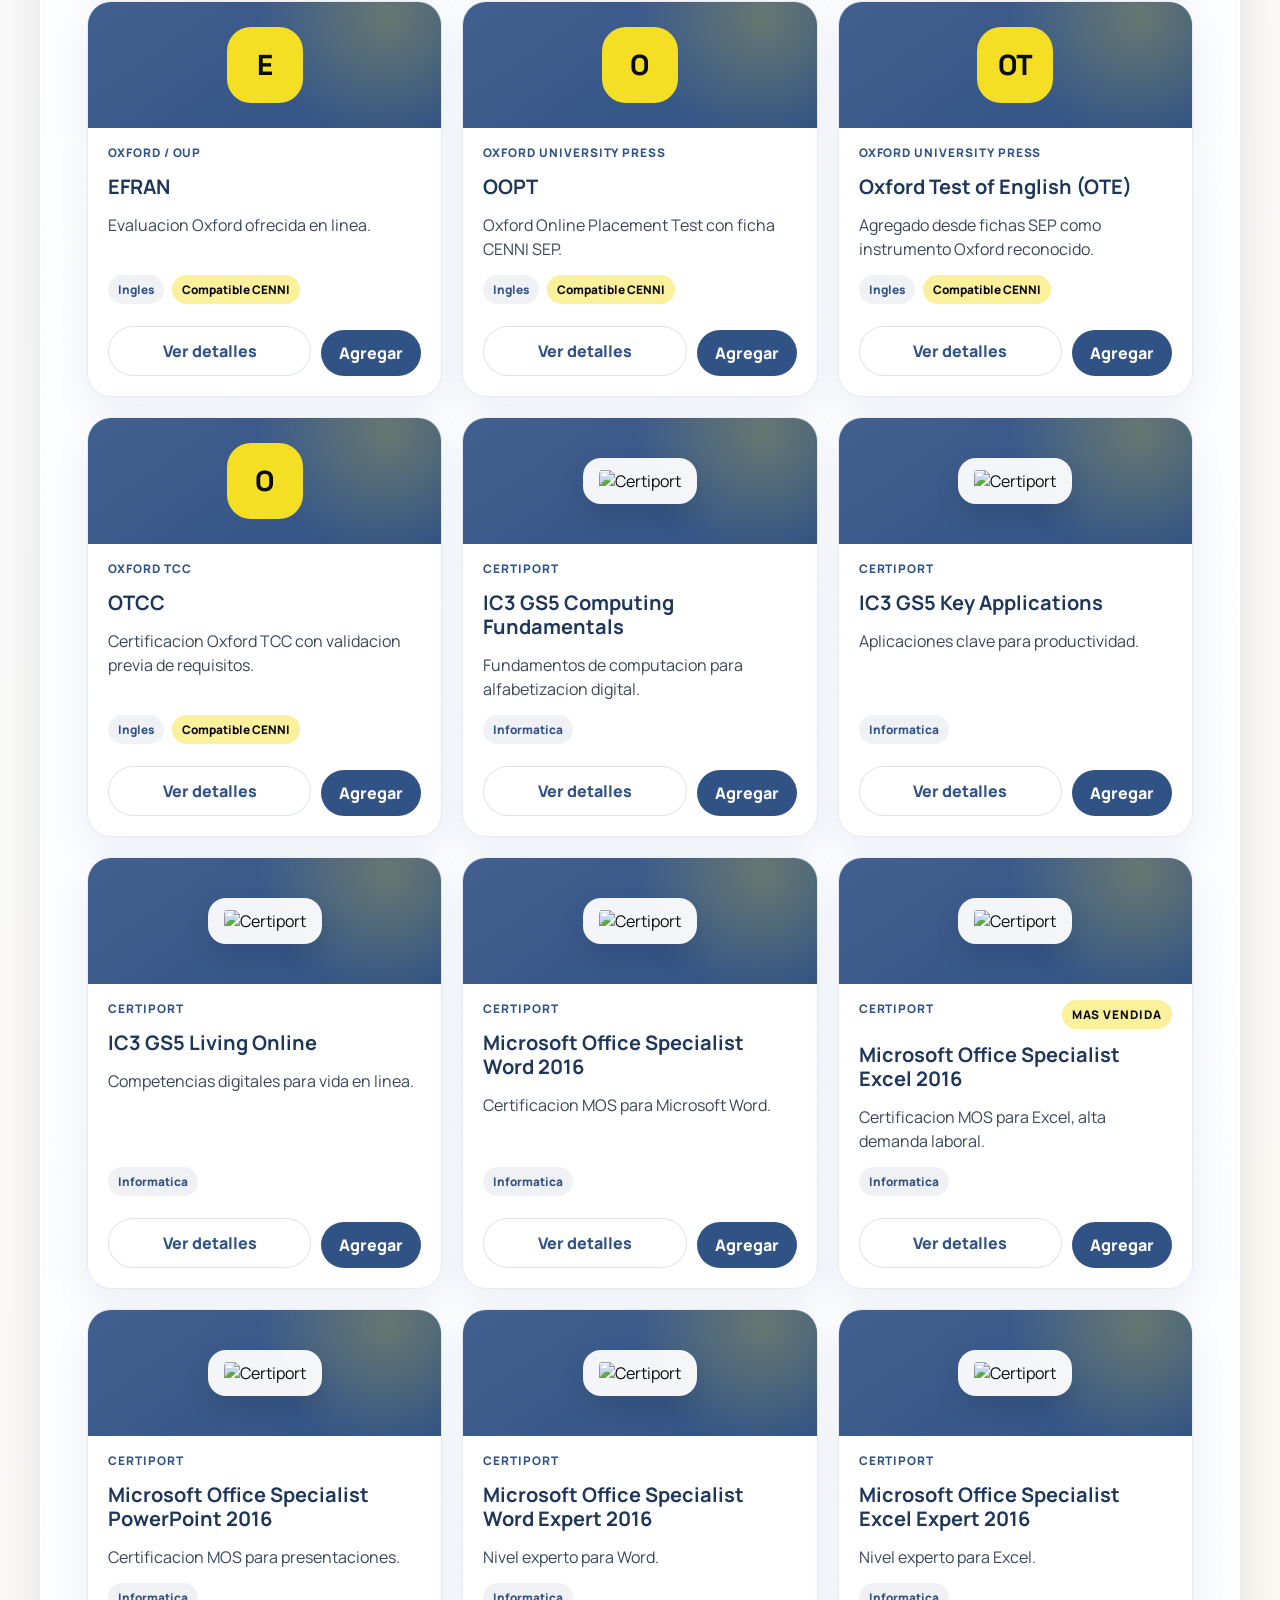
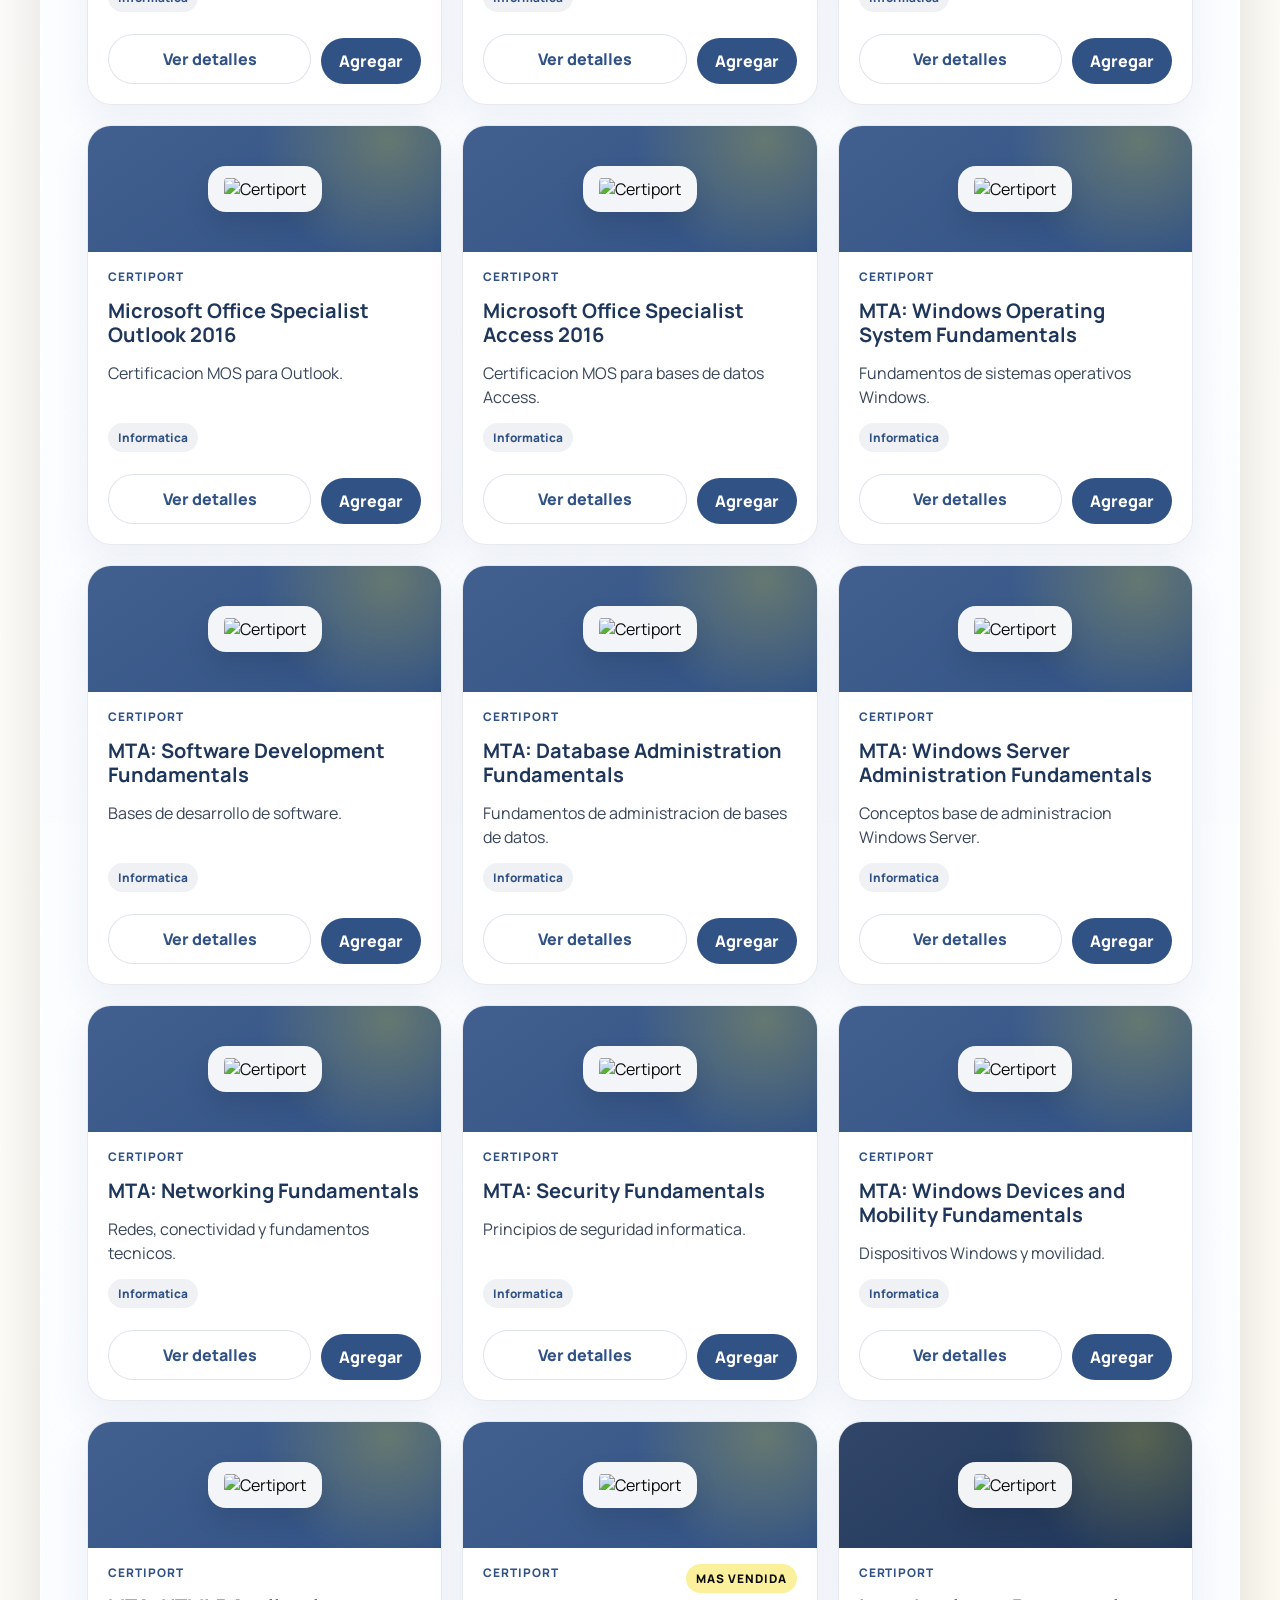
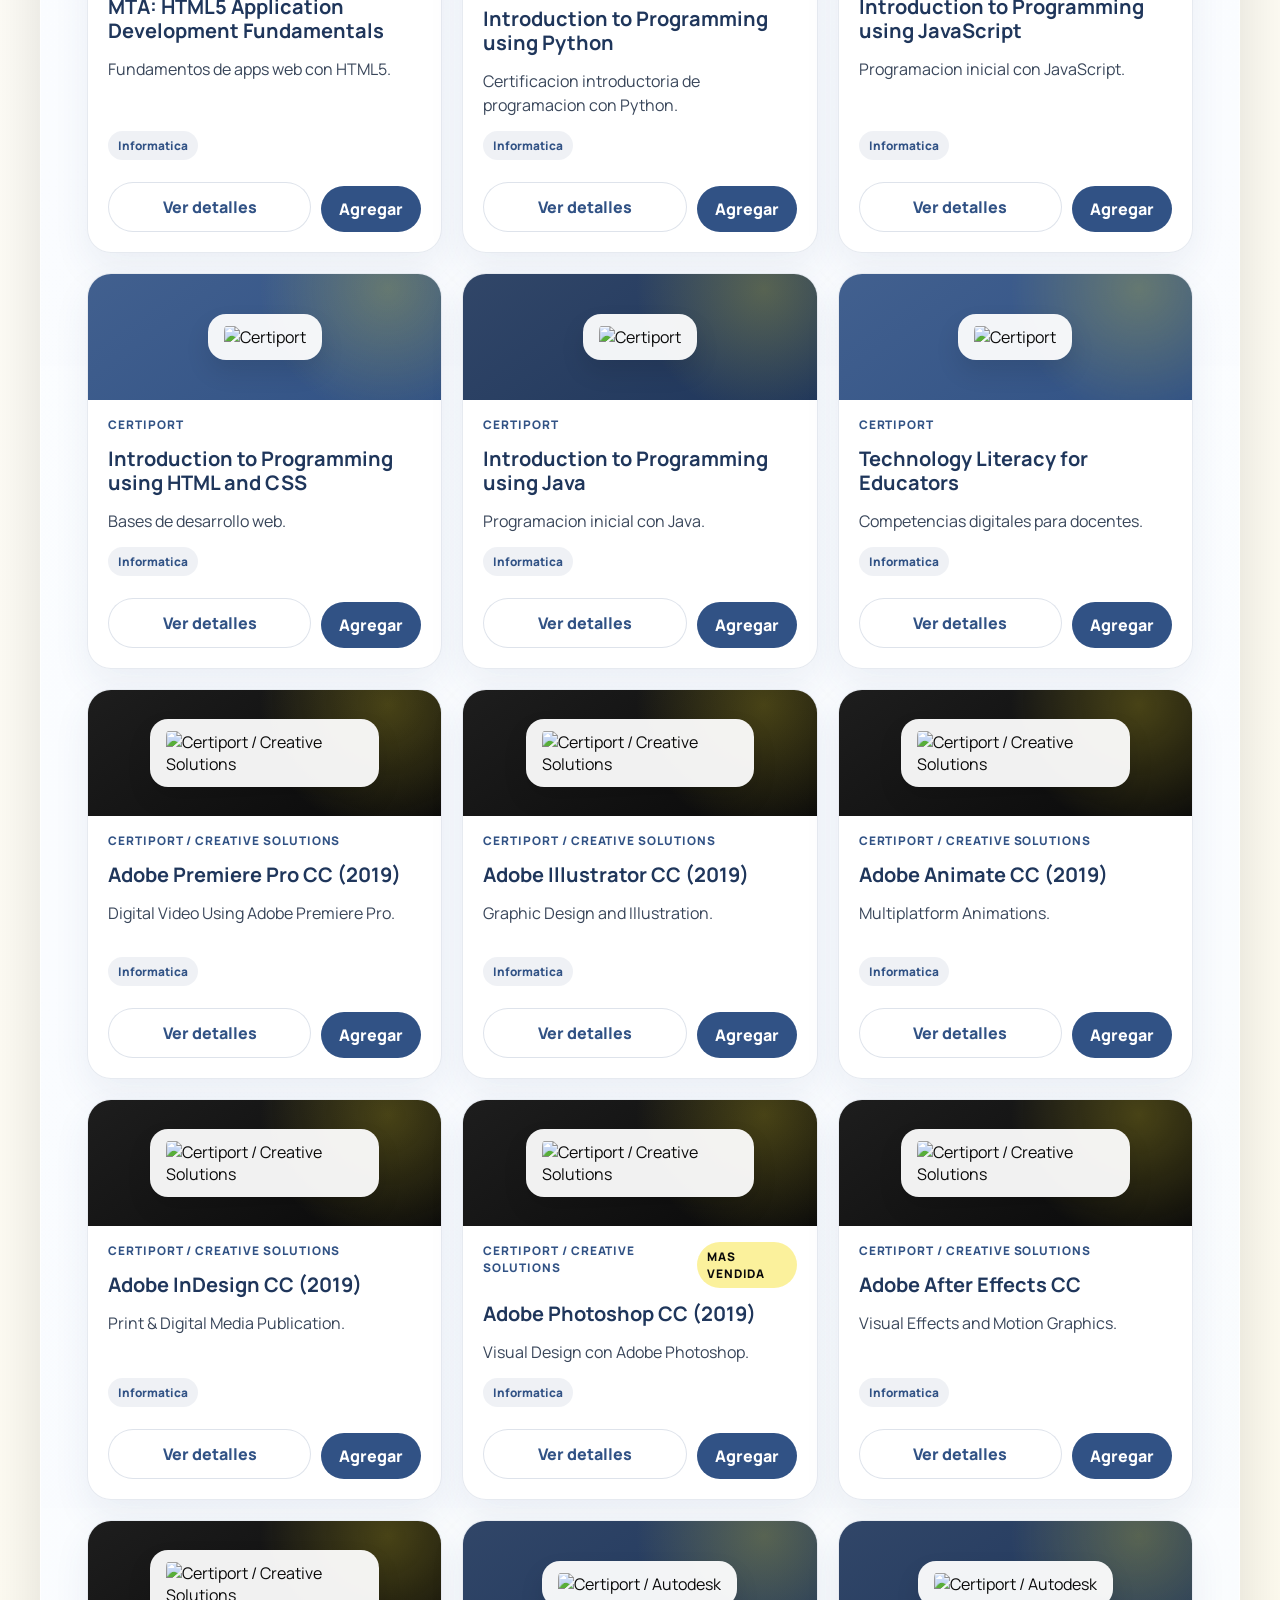
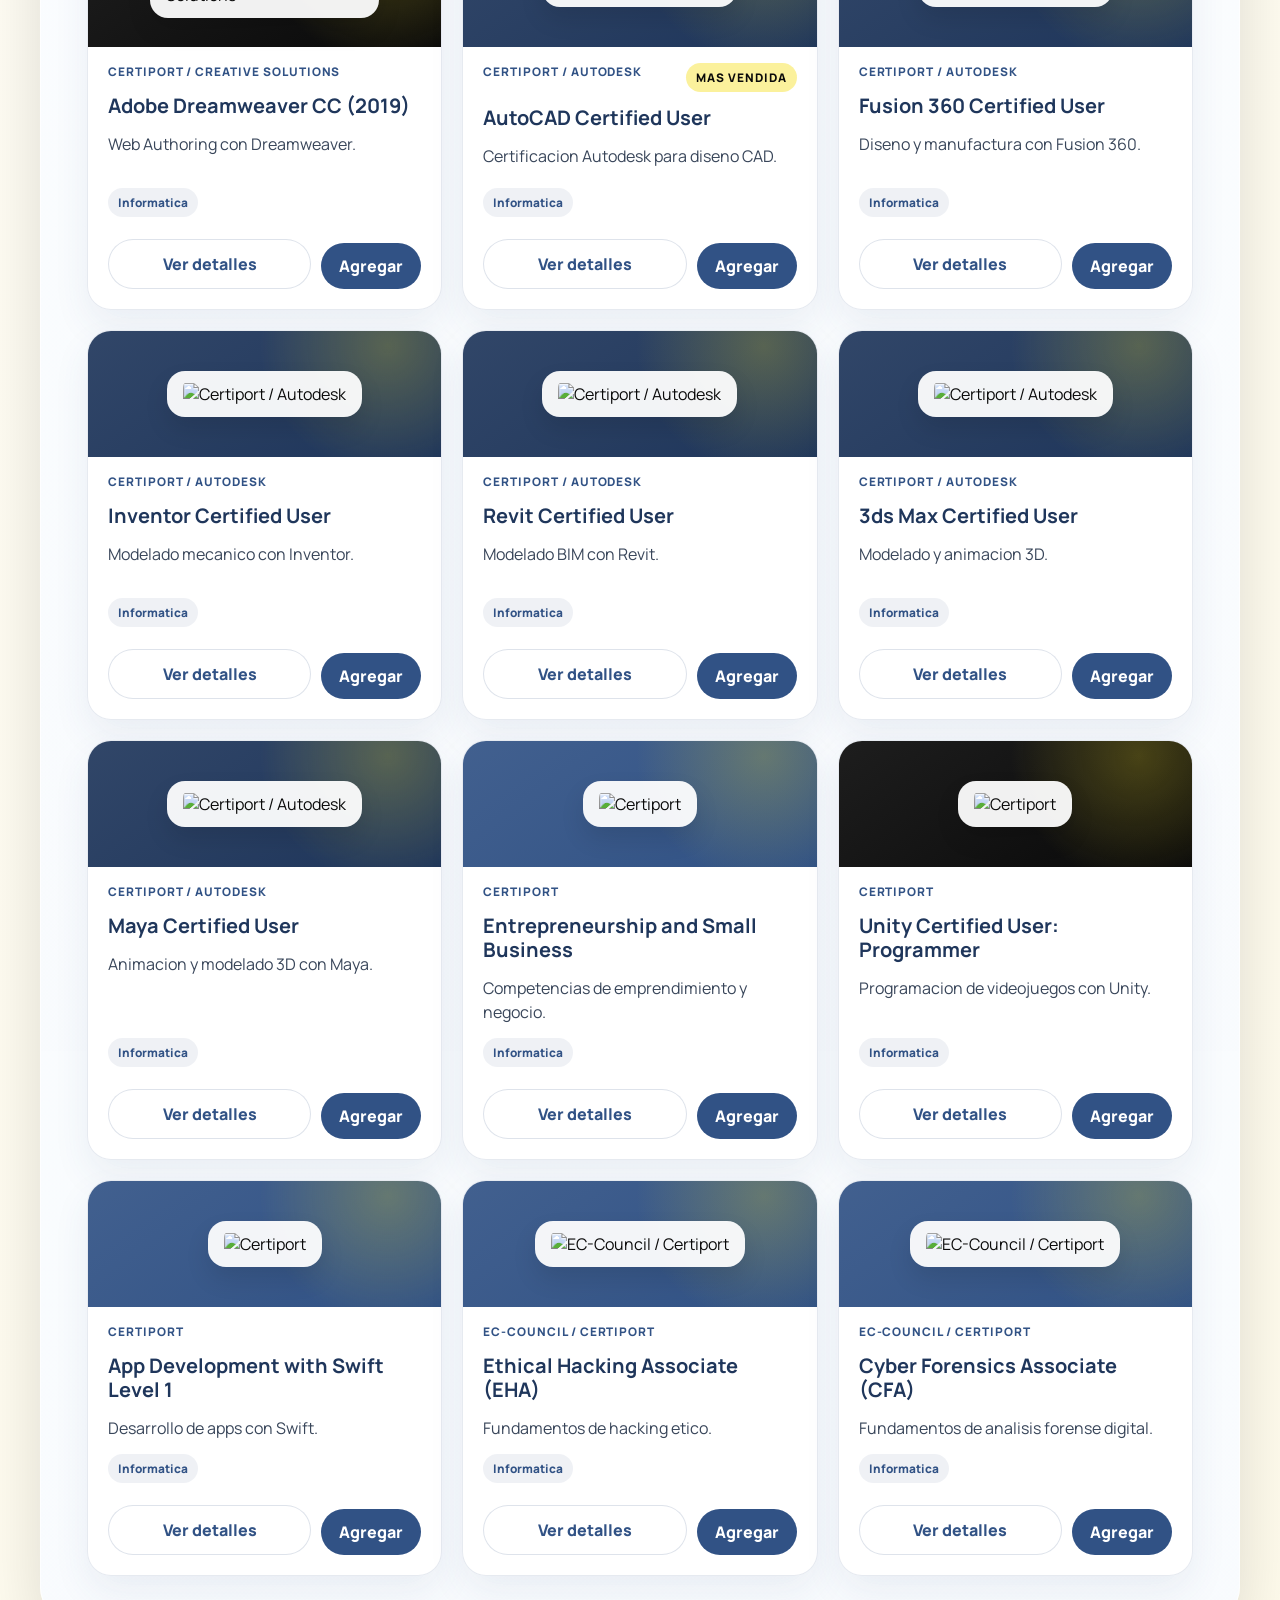
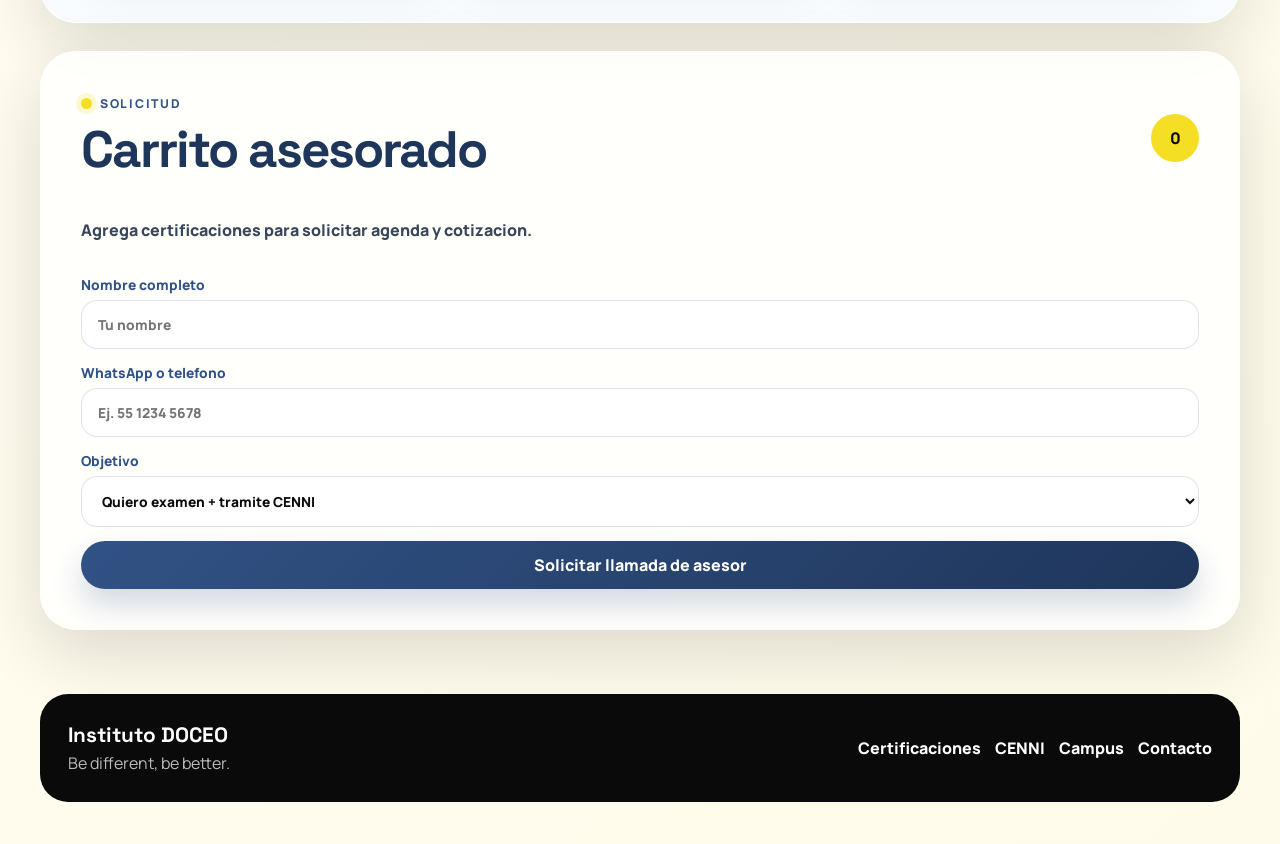
==== commit 543f1c9b: "Prioritize English certifications over ETC branding Co-authored-by: Towi04 <Towi04@users.noreply.git" ====
--- a/certificaciones.html
+++ b/certificaciones.html
@@ -51,22 +51,37 @@
               certificado que recibes y agenda con asesoria antes de pagar.
             </p>
           </div>
-          <div class="cert-hero-visual">
-            <img src="https://etciberoamerica.com/assets/logos/etc_iberoamerica_logo.svg" alt="ETC Iberoamerica" />
-            <div class="cert-hero-card">
-              <strong>Aprende. Practica. Certifica.</strong>
-              <span>Modelo de certificacion con acompanamiento DOCEO.</span>
+          <div class="cert-hero-visual english-first-visual">
+            <div class="english-orbit-card main">
+              <span>Producto estrella</span>
+              <strong>iTEP / ELet + CENNI</strong>
+              <p>Examen de ingles, resultado y acompanamiento ante SEP.</p>
+            </div>
+            <div class="english-mini-grid">
+              <span>TOEFL</span>
+              <span>Oxford</span>
+              <span>Cambridge</span>
+              <span>TOEIC</span>
             </div>
           </div>
         </section>
 
-        <section class="cert-brand-strip" aria-label="Marcas de certificacion">
-          <img src="https://etciberoamerica.com/assets/logos_cert/microsoft-logo.svg" alt="Microsoft" />
-          <img src="https://etciberoamerica.com/assets/logos_cert/Adobe_Corporate_logo.svg" alt="Adobe" />
-          <img src="https://etciberoamerica.com/assets/logos_cert/Autodesk_certified%20User_logo.svg" alt="Autodesk Certified User" />
-          <img src="https://etciberoamerica.com/assets/logos_cert/Python_logo_and_wordmark.svg" alt="Python" />
-          <img src="https://etciberoamerica.com/assets/logos_cert/Java-Logo.svg" alt="Java" />
-          <img src="https://etciberoamerica.com/assets/logos_cert/Unity_Technologies_logo.svg" alt="Unity" />
+        <section class="english-route-strip" aria-label="Rutas principales de ingles">
+          <article>
+            <span class="route-icon">EN</span>
+            <strong>Certifica tu ingles</strong>
+            <p>iTEP, ELet, TOEFL, TOEIC, Oxford, Cambridge, Linguaskill y MET.</p>
+          </article>
+          <article>
+            <span class="route-icon">SEP</span>
+            <strong>Ruta CENNI</strong>
+            <p>Te orientamos para elegir examen compatible y preparar expediente.</p>
+          </article>
+          <article>
+            <span class="route-icon">IT</span>
+            <strong>Informatica y habilidades digitales</strong>
+            <p>Office, Adobe, Autodesk, programacion, IC3 y ciberseguridad.</p>
+          </article>
         </section>
 
         <section class="cert-method">
@@ -85,6 +100,19 @@
             <h2>Certifica</h2>
             <p>Presentas el examen y recibes la credencial correspondiente.</p>
           </article>
+        </section>
+
+        <section class="tech-partner-strip" aria-label="Certificaciones de informatica via ETC Iberoamerica">
+          <div>
+            <span class="eyebrow">Informatica via ETC Iberoamerica</span>
+            <h2>Tambien ofrecemos certificaciones digitales internacionales.</h2>
+          </div>
+          <div class="tech-logo-row">
+            <img src="https://etciberoamerica.com/assets/logos_cert/microsoft-logo.svg" alt="Microsoft" />
+            <img src="https://etciberoamerica.com/assets/logos_cert/Adobe_Corporate_logo.svg" alt="Adobe" />
+            <img src="https://etciberoamerica.com/assets/logos_cert/Autodesk_certified%20User_logo.svg" alt="Autodesk Certified User" />
+            <img src="https://etciberoamerica.com/assets/logos_cert/Python_logo_and_wordmark.svg" alt="Python" />
+          </div>
         </section>
 
         <section id="catalogo" class="catalog page-catalog">
--- a/styles.css
+++ b/styles.css
@@ -1451,6 +1451,173 @@
   }
 }
 
+/* English-first certification page refinements. */
+.english-first-visual {
+  min-height: 300px;
+  padding: 26px;
+  background:
+    radial-gradient(circle at 88% 10%, rgba(245, 223, 37, 0.28), transparent 12rem),
+    linear-gradient(145deg, var(--blue), var(--blue-dark));
+}
+
+.english-orbit-card {
+  display: grid;
+  gap: 8px;
+  max-width: 420px;
+  padding: 24px;
+  border: 1px solid rgba(255, 255, 255, 0.18);
+  border-radius: 28px;
+  color: var(--white);
+  background: rgba(255, 255, 255, 0.1);
+}
+
+.english-orbit-card span {
+  color: var(--yellow);
+  font-size: 0.78rem;
+  font-weight: 1000;
+  letter-spacing: 0.12em;
+  text-transform: uppercase;
+}
+
+.english-orbit-card strong {
+  font-family: "Space Grotesk", sans-serif;
+  font-size: clamp(1.8rem, 4vw, 2.8rem);
+  line-height: 0.98;
+}
+
+.english-orbit-card p {
+  margin: 0;
+  color: rgba(255, 255, 255, 0.78);
+  line-height: 1.55;
+}
+
+.english-mini-grid {
+  display: grid;
+  grid-template-columns: repeat(2, 1fr);
+  gap: 10px;
+  margin-top: 16px;
+}
+
+.english-mini-grid span {
+  display: grid;
+  place-items: center;
+  min-height: 58px;
+  border-radius: 18px;
+  color: var(--blue-dark);
+  background: rgba(255, 255, 255, 0.92);
+  font-weight: 1000;
+}
+
+.english-route-strip {
+  display: grid;
+  grid-template-columns: repeat(3, 1fr);
+  gap: 16px;
+  margin: 24px 0;
+}
+
+.english-route-strip article {
+  display: grid;
+  gap: 12px;
+  min-height: 190px;
+  padding: 24px;
+  border: 1px solid rgba(49, 82, 133, 0.12);
+  border-radius: 28px;
+  background: rgba(255, 255, 255, 0.94);
+  box-shadow: 0 18px 42px rgba(49, 82, 133, 0.08);
+}
+
+.route-icon {
+  display: inline-grid;
+  place-items: center;
+  width: 54px;
+  height: 54px;
+  border-radius: 18px;
+  color: var(--black);
+  background: var(--yellow);
+  font-weight: 1000;
+}
+
+.english-route-strip strong {
+  color: var(--blue-dark);
+  font-family: "Space Grotesk", sans-serif;
+  font-size: 1.35rem;
+  line-height: 1.05;
+}
+
+.english-route-strip p {
+  margin: 0;
+  color: var(--ink-soft);
+  line-height: 1.55;
+}
+
+.tech-partner-strip {
+  display: grid;
+  grid-template-columns: minmax(280px, 0.78fr) 1.22fr;
+  gap: 20px;
+  align-items: center;
+  margin: 24px 0;
+  padding: 24px;
+  border: 1px solid rgba(49, 82, 133, 0.12);
+  border-radius: 30px;
+  background: linear-gradient(135deg, rgba(255, 255, 255, 0.96), rgba(248, 251, 255, 0.92));
+  box-shadow: 0 18px 42px rgba(49, 82, 133, 0.08);
+}
+
+.tech-partner-strip h2 {
+  margin: 8px 0 0;
+  color: var(--blue-dark);
+  font-family: "Space Grotesk", sans-serif;
+  font-size: clamp(1.5rem, 3vw, 2.2rem);
+  line-height: 1;
+}
+
+.tech-logo-row {
+  display: grid;
+  grid-template-columns: repeat(4, 1fr);
+  gap: 12px;
+}
+
+.tech-logo-row img,
+.cert-brand-strip img {
+  width: 100% !important;
+  height: 70px !important;
+  max-height: 70px !important;
+  padding: 14px !important;
+  border: 1px solid rgba(49, 82, 133, 0.12);
+  border-radius: 18px;
+  object-fit: contain !important;
+  background: var(--white);
+}
+
+.cert-visual img {
+  width: auto !important;
+}
+
+@media (max-width: 980px) {
+  .english-route-strip,
+  .tech-partner-strip {
+    grid-template-columns: 1fr;
+  }
+
+  .tech-logo-row {
+    grid-template-columns: repeat(2, 1fr);
+  }
+}
+
+@media (max-width: 740px) {
+  .english-route-strip,
+  .english-mini-grid,
+  .tech-logo-row {
+    grid-template-columns: 1fr;
+  }
+
+  .tech-logo-row img,
+  .cert-brand-strip img {
+    height: 62px !important;
+    max-height: 62px !important;
+  }
+}
+
 /* Refined homepage: calmer palette, compact layout, icon-led cards. */
 body {
   background:
